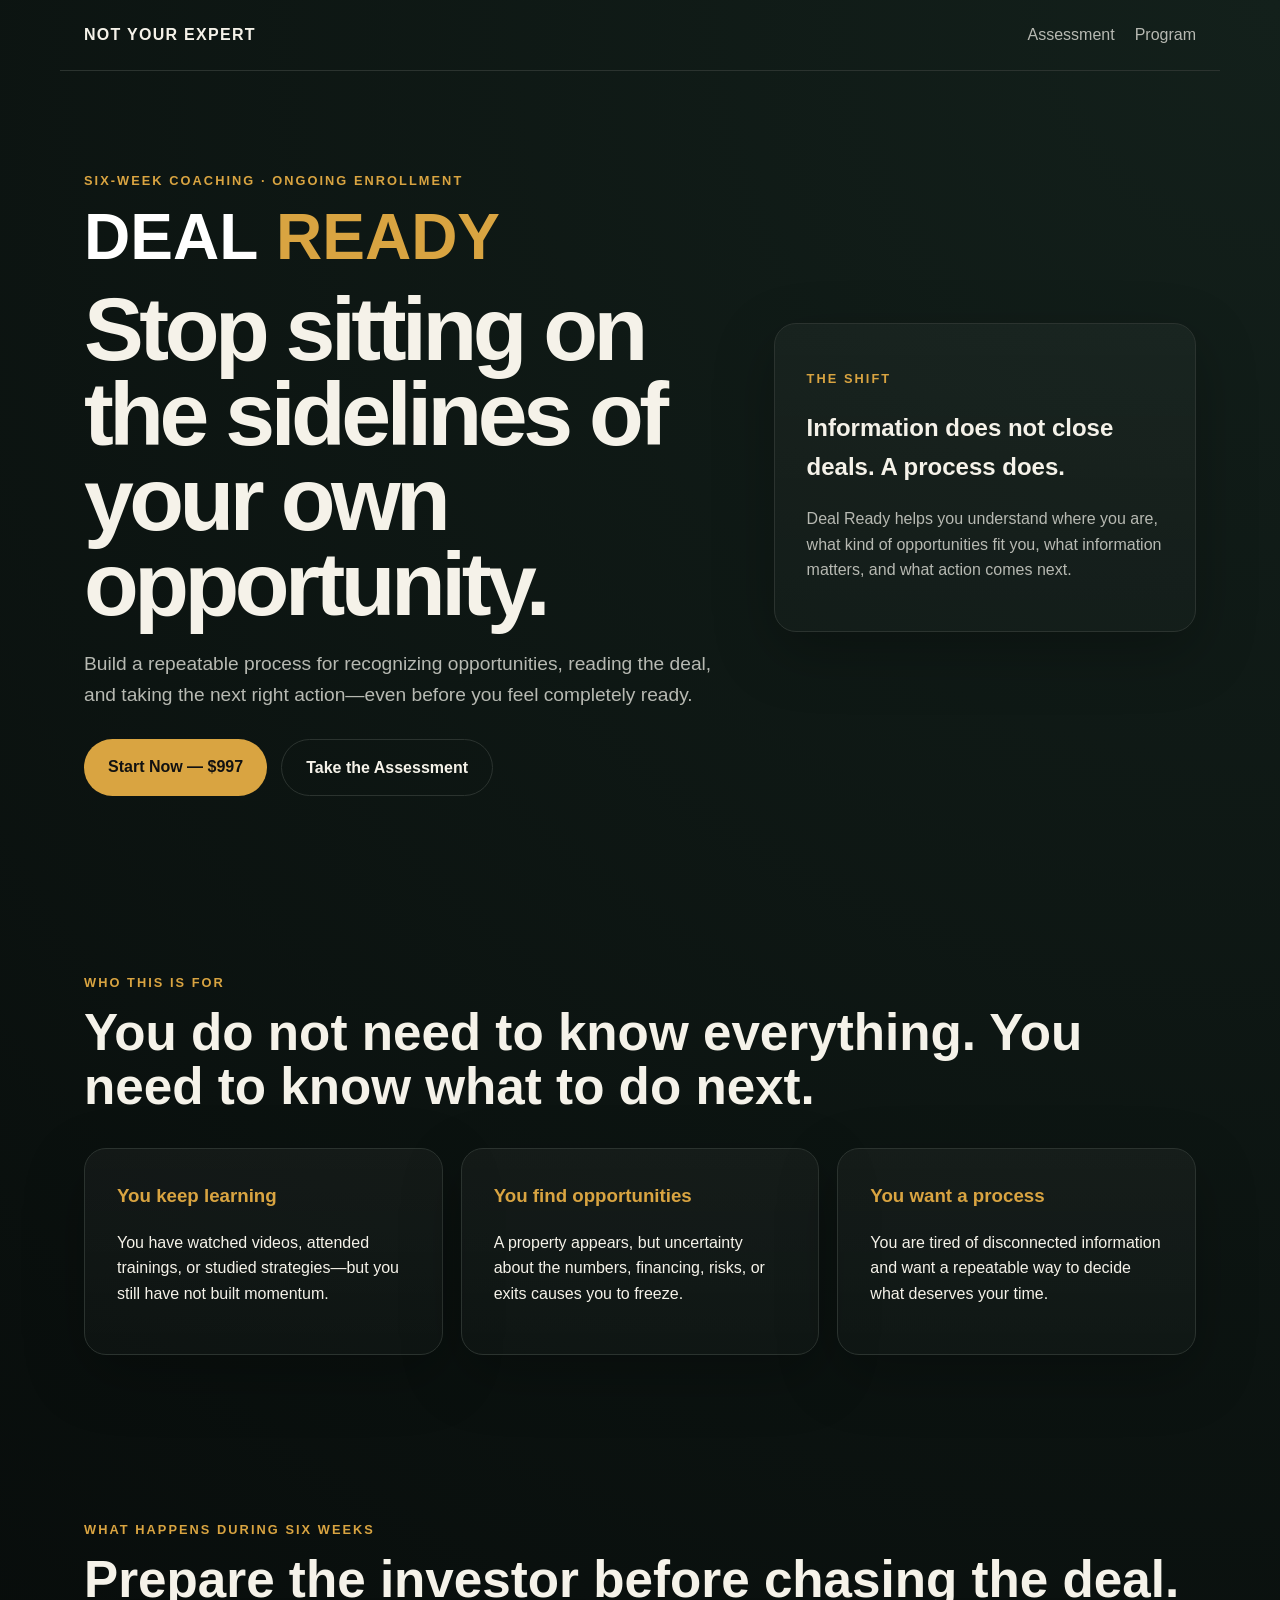
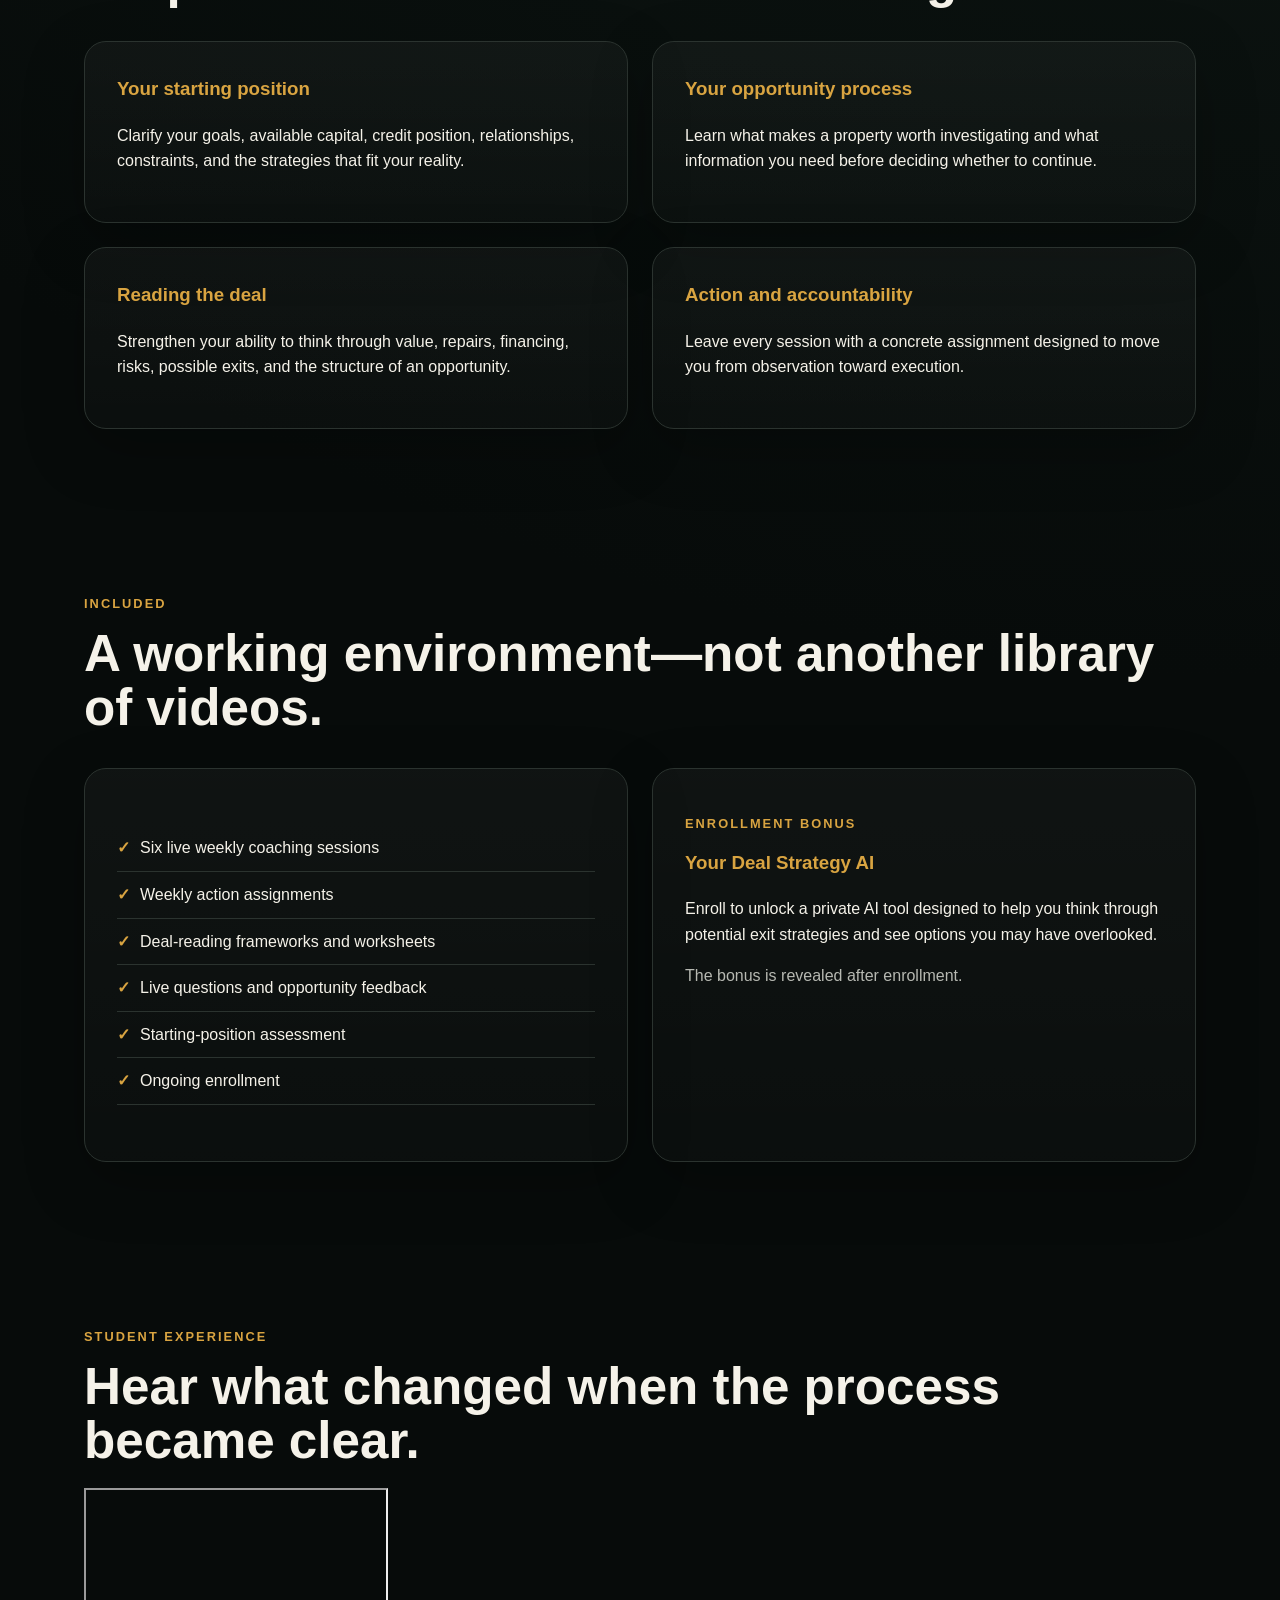
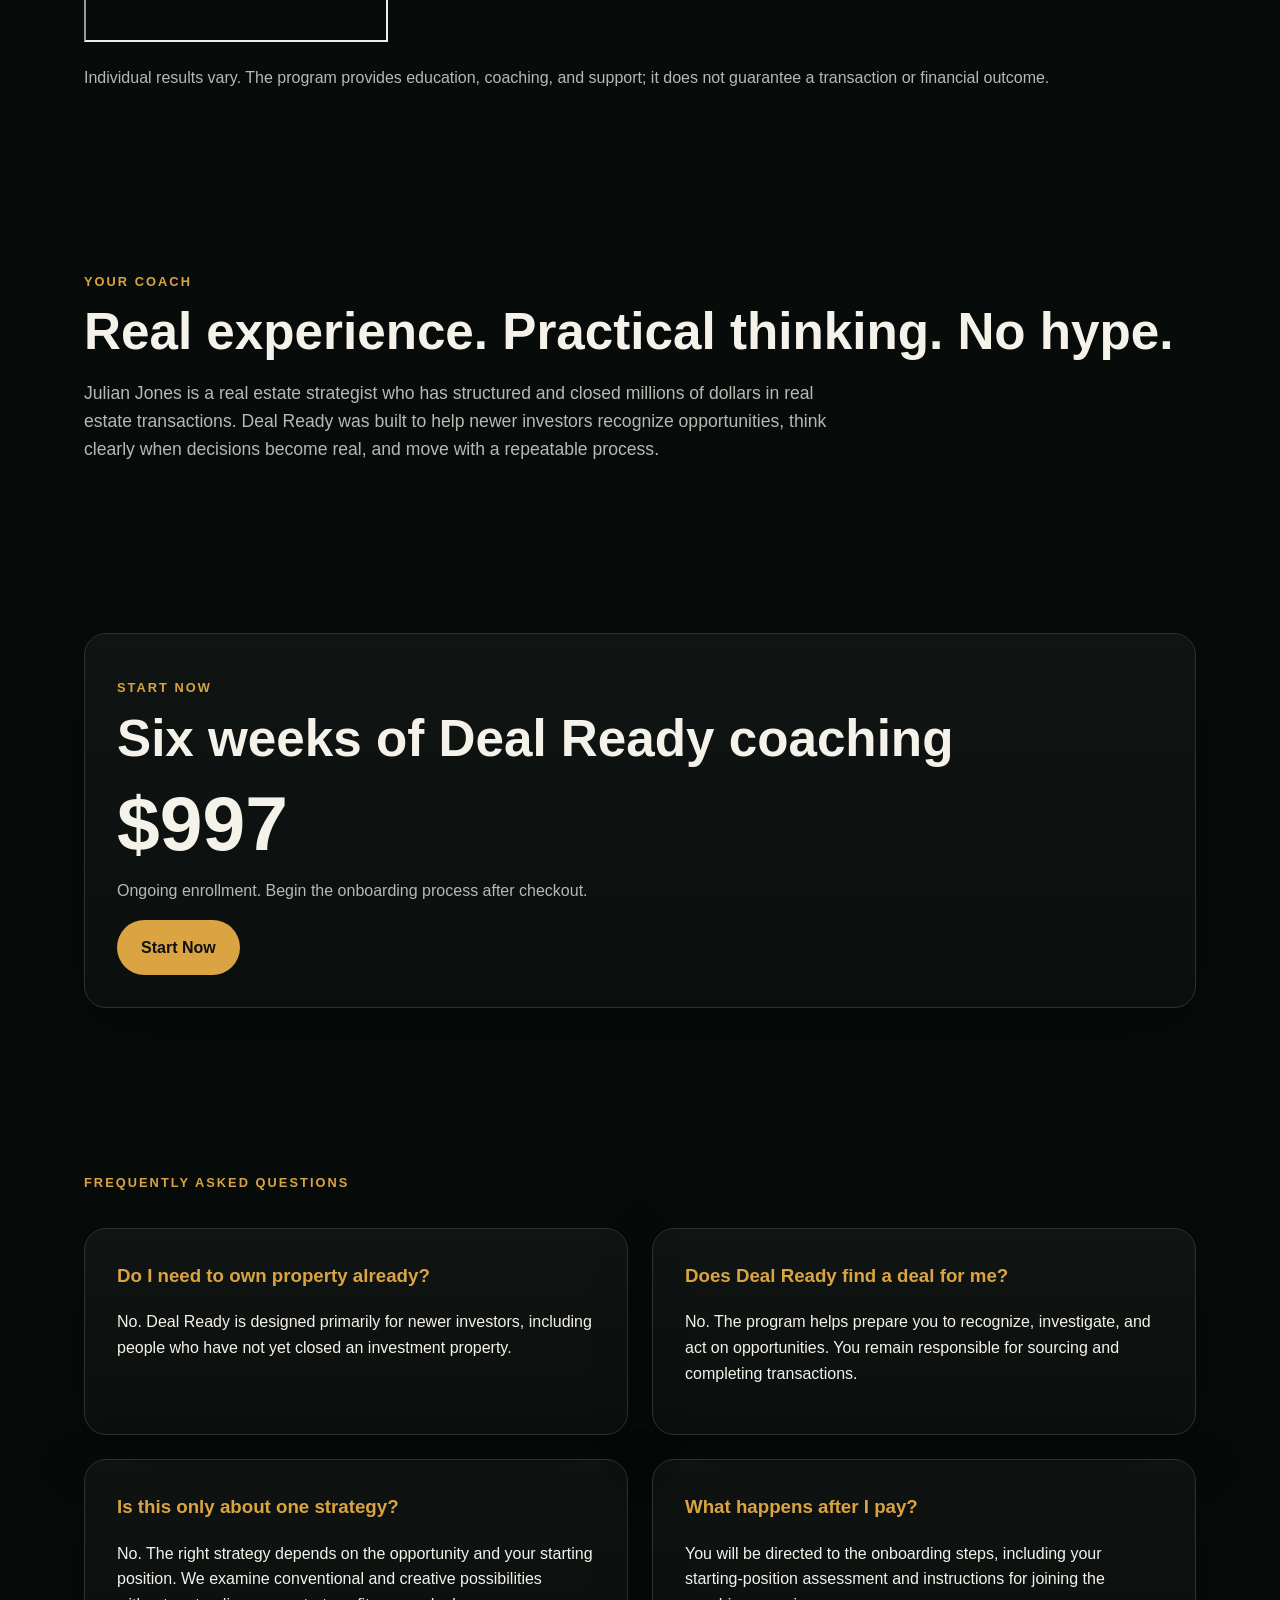
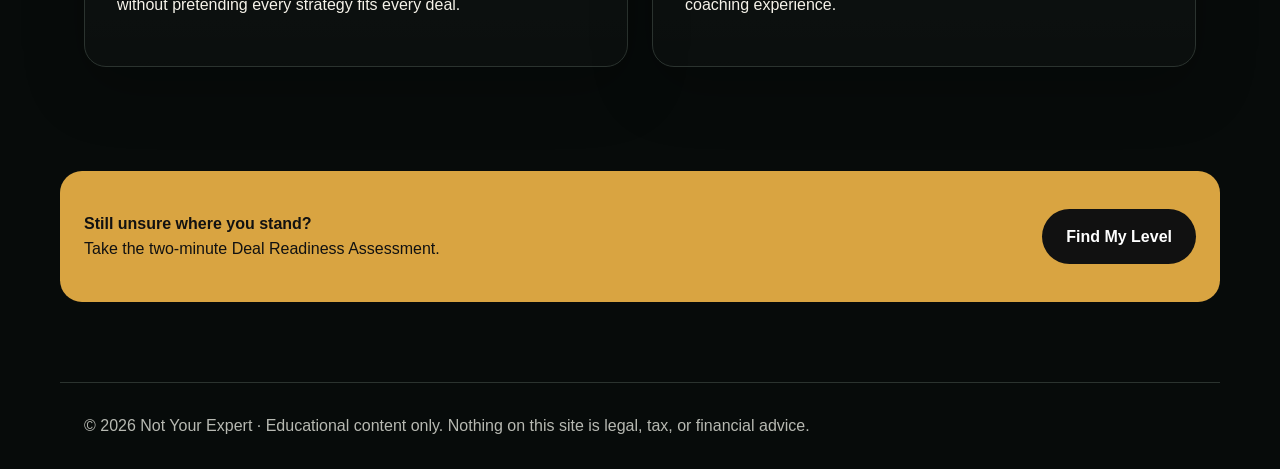
==== dealready/index.html @ 0d47e914 "Add Deal Ready sales page with testimonial video" ====
<!doctype html>
<html lang="en">
<head>
  <meta charset="utf-8">
  <meta name="viewport" content="width=device-width, initial-scale=1">
  <title>Deal Ready | Six-Week Real Estate Coaching</title>
  <meta name="description" content="Deal Ready is a six-week coaching experience for newer real estate investors who want a repeatable process for moving from information to execution.">
  <link rel="stylesheet" href="../assets/styles.css">
</head>
<body>
  <header class="site-header">
    <a class="brand" href="../">NOT YOUR EXPERT</a>
    <nav><a href="assessment/">Assessment</a><a href="#program">Program</a></nav>
  </header>

  <main>
    <section class="hero">
      <div class="hero-copy">
        <p class="eyebrow">Six-week coaching · Ongoing enrollment</p>
        <div class="wordmark"><strong>DEAL</strong> READY</div>
        <h1>Stop sitting on the sidelines of your own opportunity.</h1>
        <p class="lead">Build a repeatable process for recognizing opportunities, reading the deal, and taking the next right action—even before you feel completely ready.</p>
        <div class="actions">
          <a class="button" href="https://buy.stripe.com/fZu7sLgvD3mzgI7e4b6kg01">Start Now — $997</a>
          <a class="button secondary" href="assessment/">Take the Assessment</a>
        </div>
      </div>
      <div class="hero-card">
        <p class="eyebrow">The shift</p>
        <h2>Information does not close deals. A process does.</h2>
        <p class="muted">Deal Ready helps you understand where you are, what kind of opportunities fit you, what information matters, and what action comes next.</p>
      </div>
    </section>

    <section class="section">
      <p class="eyebrow">Who this is for</p>
      <h2>You do not need to know everything. You need to know what to do next.</h2>
      <div class="grid-3">
        <article class="card"><h3>You keep learning</h3><p>You have watched videos, attended trainings, or studied strategies—but you still have not built momentum.</p></article>
        <article class="card"><h3>You find opportunities</h3><p>A property appears, but uncertainty about the numbers, financing, risks, or exits causes you to freeze.</p></article>
        <article class="card"><h3>You want a process</h3><p>You are tired of disconnected information and want a repeatable way to decide what deserves your time.</p></article>
      </div>
    </section>

    <section class="section" id="program">
      <p class="eyebrow">What happens during six weeks</p>
      <h2>Prepare the investor before chasing the deal.</h2>
      <div class="grid-2">
        <div class="card">
          <h3>Your starting position</h3>
          <p>Clarify your goals, available capital, credit position, relationships, constraints, and the strategies that fit your reality.</p>
        </div>
        <div class="card">
          <h3>Your opportunity process</h3>
          <p>Learn what makes a property worth investigating and what information you need before deciding whether to continue.</p>
        </div>
        <div class="card">
          <h3>Reading the deal</h3>
          <p>Strengthen your ability to think through value, repairs, financing, risks, possible exits, and the structure of an opportunity.</p>
        </div>
        <div class="card">
          <h3>Action and accountability</h3>
          <p>Leave every session with a concrete assignment designed to move you from observation toward execution.</p>
        </div>
      </div>
    </section>

    <section class="section">
      <p class="eyebrow">Included</p>
      <h2>A working environment—not another library of videos.</h2>
      <div class="grid-2">
        <div class="card">
          <ul class="checklist">
            <li>Six live weekly coaching sessions</li>
            <li>Weekly action assignments</li>
            <li>Deal-reading frameworks and worksheets</li>
            <li>Live questions and opportunity feedback</li>
            <li>Starting-position assessment</li>
            <li>Ongoing enrollment</li>
          </ul>
        </div>
        <div class="card">
          <p class="eyebrow">Enrollment bonus</p>
          <h3>Your Deal Strategy AI</h3>
          <p>Enroll to unlock a private AI tool designed to help you think through potential exit strategies and see options you may have overlooked.</p>
          <p class="muted">The bonus is revealed after enrollment.</p>
        </div>
      </div>
    </section>

    <section class="section">
      <p class="eyebrow">Student experience</p>
      <h2>Hear what changed when the process became clear.</h2>
      <div class="video-shell">
        <iframe src="https://drive.google.com/file/d/1JSGmPVJ9gDQK_OBrcCaFklyM4ANu9c1b/preview" title="Deal Ready student testimonial" allow="autoplay; fullscreen" allowfullscreen></iframe>
      </div>
      <p class="muted">Individual results vary. The program provides education, coaching, and support; it does not guarantee a transaction or financial outcome.</p>
    </section>

    <section class="section">
      <p class="eyebrow">Your coach</p>
      <h2>Real experience. Practical thinking. No hype.</h2>
      <p class="section-intro">Julian Jones is a real estate strategist who has structured and closed millions of dollars in real estate transactions. Deal Ready was built to help newer investors recognize opportunities, think clearly when decisions become real, and move with a repeatable process.</p>
    </section>

    <section class="section">
      <div class="price-card">
        <p class="eyebrow">Start now</p>
        <h2>Six weeks of Deal Ready coaching</h2>
        <div class="price">$997</div>
        <p class="muted">Ongoing enrollment. Begin the onboarding process after checkout.</p>
        <a class="button" href="https://buy.stripe.com/fZu7sLgvD3mzgI7e4b6kg01">Start Now</a>
      </div>
    </section>

    <section class="section">
      <p class="eyebrow">Frequently asked questions</p>
      <div class="grid-2">
        <article class="card"><h3>Do I need to own property already?</h3><p>No. Deal Ready is designed primarily for newer investors, including people who have not yet closed an investment property.</p></article>
        <article class="card"><h3>Does Deal Ready find a deal for me?</h3><p>No. The program helps prepare you to recognize, investigate, and act on opportunities. You remain responsible for sourcing and completing transactions.</p></article>
        <article class="card"><h3>Is this only about one strategy?</h3><p>No. The right strategy depends on the opportunity and your starting position. We examine conventional and creative possibilities without pretending every strategy fits every deal.</p></article>
        <article class="card"><h3>What happens after I pay?</h3><p>You will be directed to the onboarding steps, including your starting-position assessment and instructions for joining the coaching experience.</p></article>
      </div>
    </section>

    <section class="cta-band">
      <div><strong>Still unsure where you stand?</strong><br>Take the two-minute Deal Readiness Assessment.</div>
      <a class="button" href="assessment/">Find My Level</a>
    </section>
  </main>

  <footer>© 2026 Not Your Expert · Educational content only. Nothing on this site is legal, tax, or financial advice.</footer>
</body>
</html>
---- assets/styles.css ----
:root{--bg:#070b0a;--panel:#0d1412;--text:#f5f2e9;--muted:#b7b9b2;--gold:#d9a441;--line:#2b332f;--max:1160px}*{box-sizing:border-box}html{scroll-behavior:smooth}body{margin:0;background:radial-gradient(circle at top right,#13201b 0,#070b0a 42%);color:var(--text);font-family:Inter,Arial,sans-serif;line-height:1.6}a{color:inherit;text-decoration:none}.site-header{max-width:var(--max);margin:auto;padding:22px 24px;display:flex;justify-content:space-between;align-items:center;border-bottom:1px solid var(--line)}.brand{font-weight:900;letter-spacing:.08em}.site-header nav{display:flex;gap:20px}.site-header nav a{color:var(--muted)}.hero{max-width:var(--max);margin:auto;padding:88px 24px;display:grid;grid-template-columns:1.2fr .8fr;gap:56px;align-items:center}.hero-home{min-height:78vh}.eyebrow{text-transform:uppercase;letter-spacing:.16em;color:var(--gold);font-weight:800;font-size:.8rem}.hero h1{font-size:clamp(3rem,7vw,6.7rem);line-height:.95;margin:.2em 0 .25em;letter-spacing:-.05em}.lead{font-size:1.2rem;color:var(--muted);max-width:700px}.hero-card,.card,.price-card,.assessment-card{background:linear-gradient(180deg,rgba(255,255,255,.035),rgba(255,255,255,.015));border:1px solid var(--line);border-radius:22px;padding:32px;box-shadow:0 20px 60px rgba(0,0,0,.25)}.wordmark{font-size:clamp(2.4rem,5vw,4.5rem);font-weight:900;line-height:1}.wordmark strong{color:#fff}.wordmark{color:var(--gold)}.button{display:inline-block;background:var(--gold);color:#111;padding:15px 24px;border-radius:999px;font-weight:900;border:0;cursor:pointer}.button.secondary{background:transparent;color:var(--text);border:1px solid var(--line)}.actions{display:flex;gap:14px;flex-wrap:wrap;margin-top:28px}.section{max-width:var(--max);margin:auto;padding:76px 24px}.section h2{font-size:clamp(2rem,4vw,4rem);line-height:1.05;margin:0 0 20px}.section-intro{color:var(--muted);max-width:760px;font-size:1.1rem}.grid-3{display:grid;grid-template-columns:repeat(3,1fr);gap:18px;margin-top:34px}.grid-2{display:grid;grid-template-columns:repeat(2,1fr);gap:24px;margin-top:34px}.card h3{margin-top:0;color:var(--gold)}.checklist{list-style:none;padding:0;margin:24px 0}.checklist li{padding:10px 0;border-bottom:1px solid var(--line)}.checklist li:before{content:"✓";color:var(--gold);font-weight:900;margin-right:10px}.price{font-size:4.8rem;font-weight:900;line-height:1;margin:12px 0}.muted{color:var(--muted)}.quote{font-size:1.25rem;font-style:italic}.assessment-wrap{max-width:820px;margin:auto;padding:60px 24px}.question{display:none}.question.active{display:block}.question h2{font-size:2rem}.options{display:grid;gap:12px;margin-top:24px}.option{display:block;width:100%;text-align:left;padding:16px 18px;border:1px solid var(--line);background:#101714;color:var(--text);border-radius:14px;cursor:pointer}.option:hover{border-color:var(--gold)}.progress{height:8px;background:#1a211e;border-radius:99px;overflow:hidden;margin:0 0 28px}.progress span{display:block;height:100%;width:0;background:var(--gold);transition:.25s}.result{display:none}.result.active{display:block}.result-label{color:var(--gold);text-transform:uppercase;letter-spacing:.12em;font-weight:900}.cta-band{max-width:var(--max);margin:28px auto 80px;padding:38px 24px;background:var(--gold);color:#111;border-radius:22px;display:flex;justify-content:space-between;gap:24px;align-items:center}.cta-band .button{background:#111;color:#fff}footer{max-width:var(--max);margin:auto;padding:30px 24px;color:var(--muted);border-top:1px solid var(--line)}@media(max-width:800px){.hero,.grid-3,.grid-2{grid-template-columns:1fr}.hero{padding-top:54px}.hero h1{font-size:clamp(3.2rem,16vw,5.5rem)}.site-header nav{font-size:.9rem}.cta-band{margin-left:16px;margin-right:16px;display:block}.cta-band .button{margin-top:12px}.price{font-size:3.6rem}}
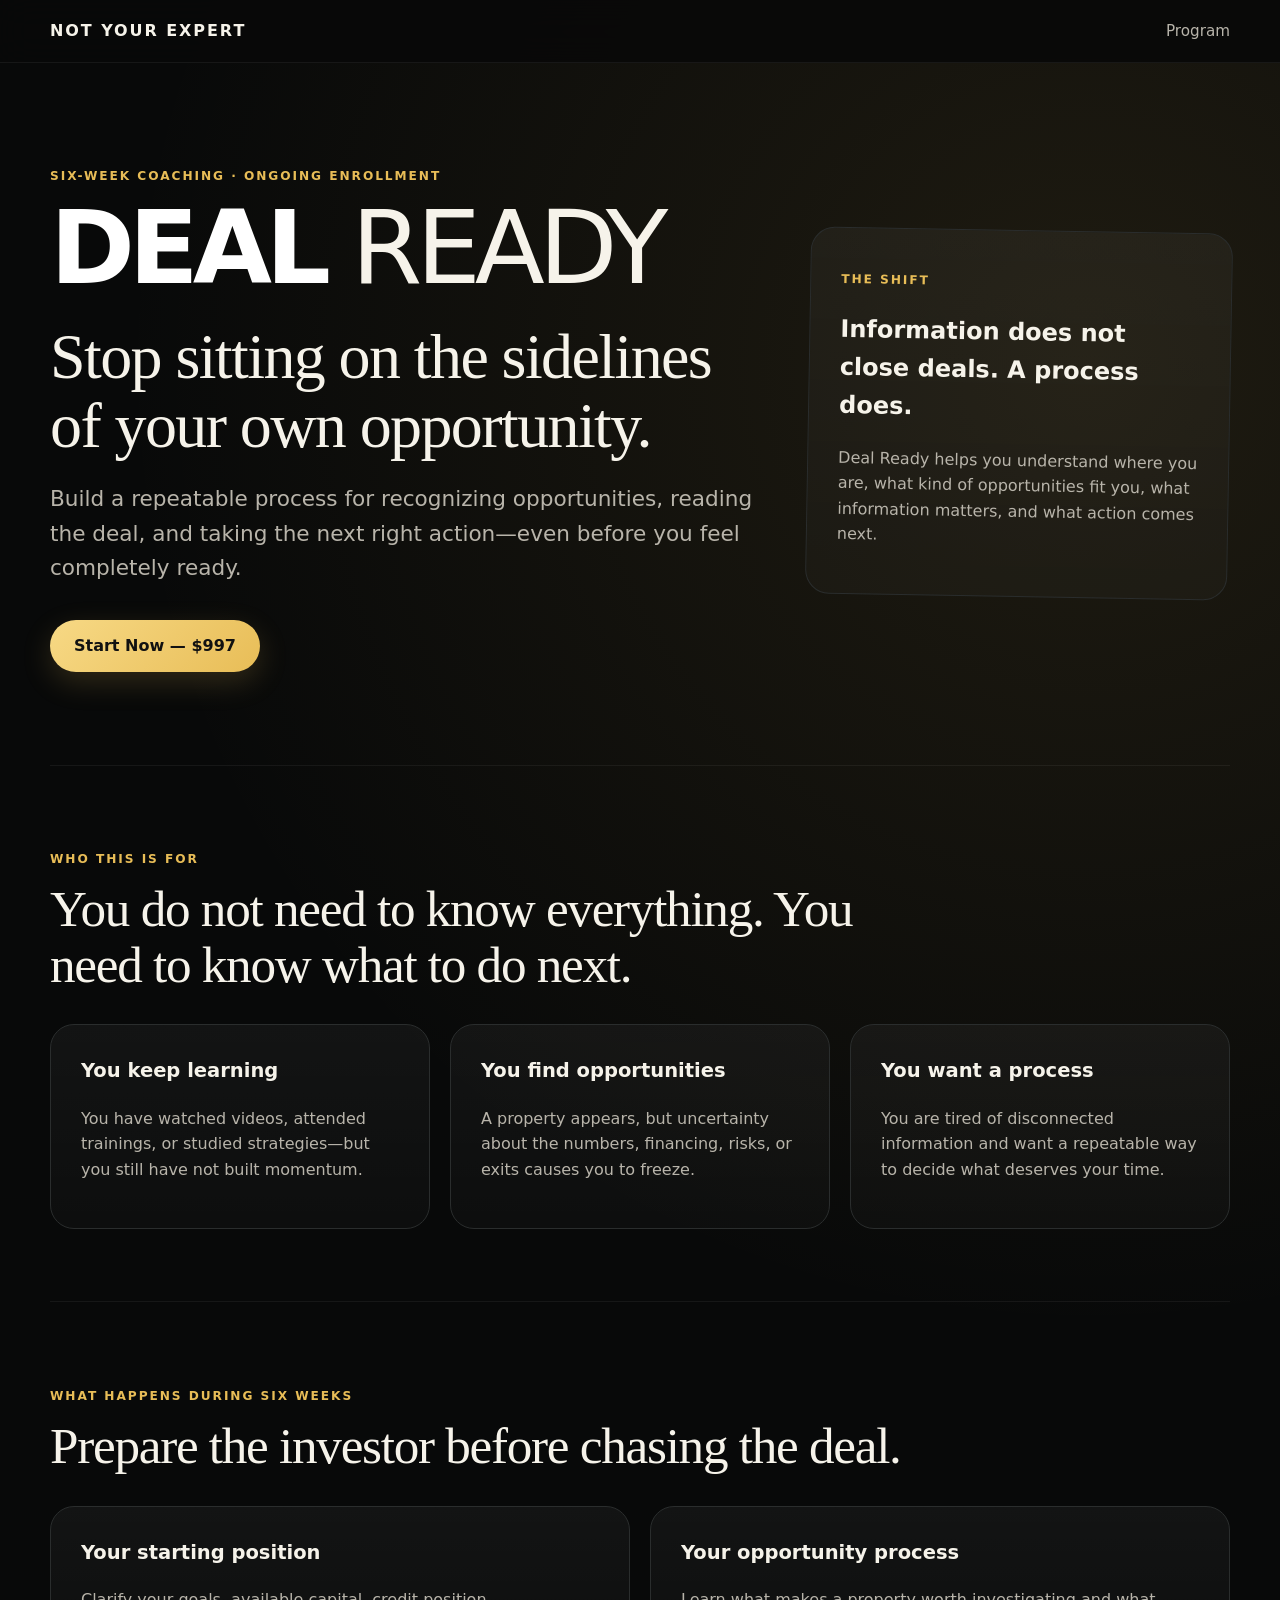
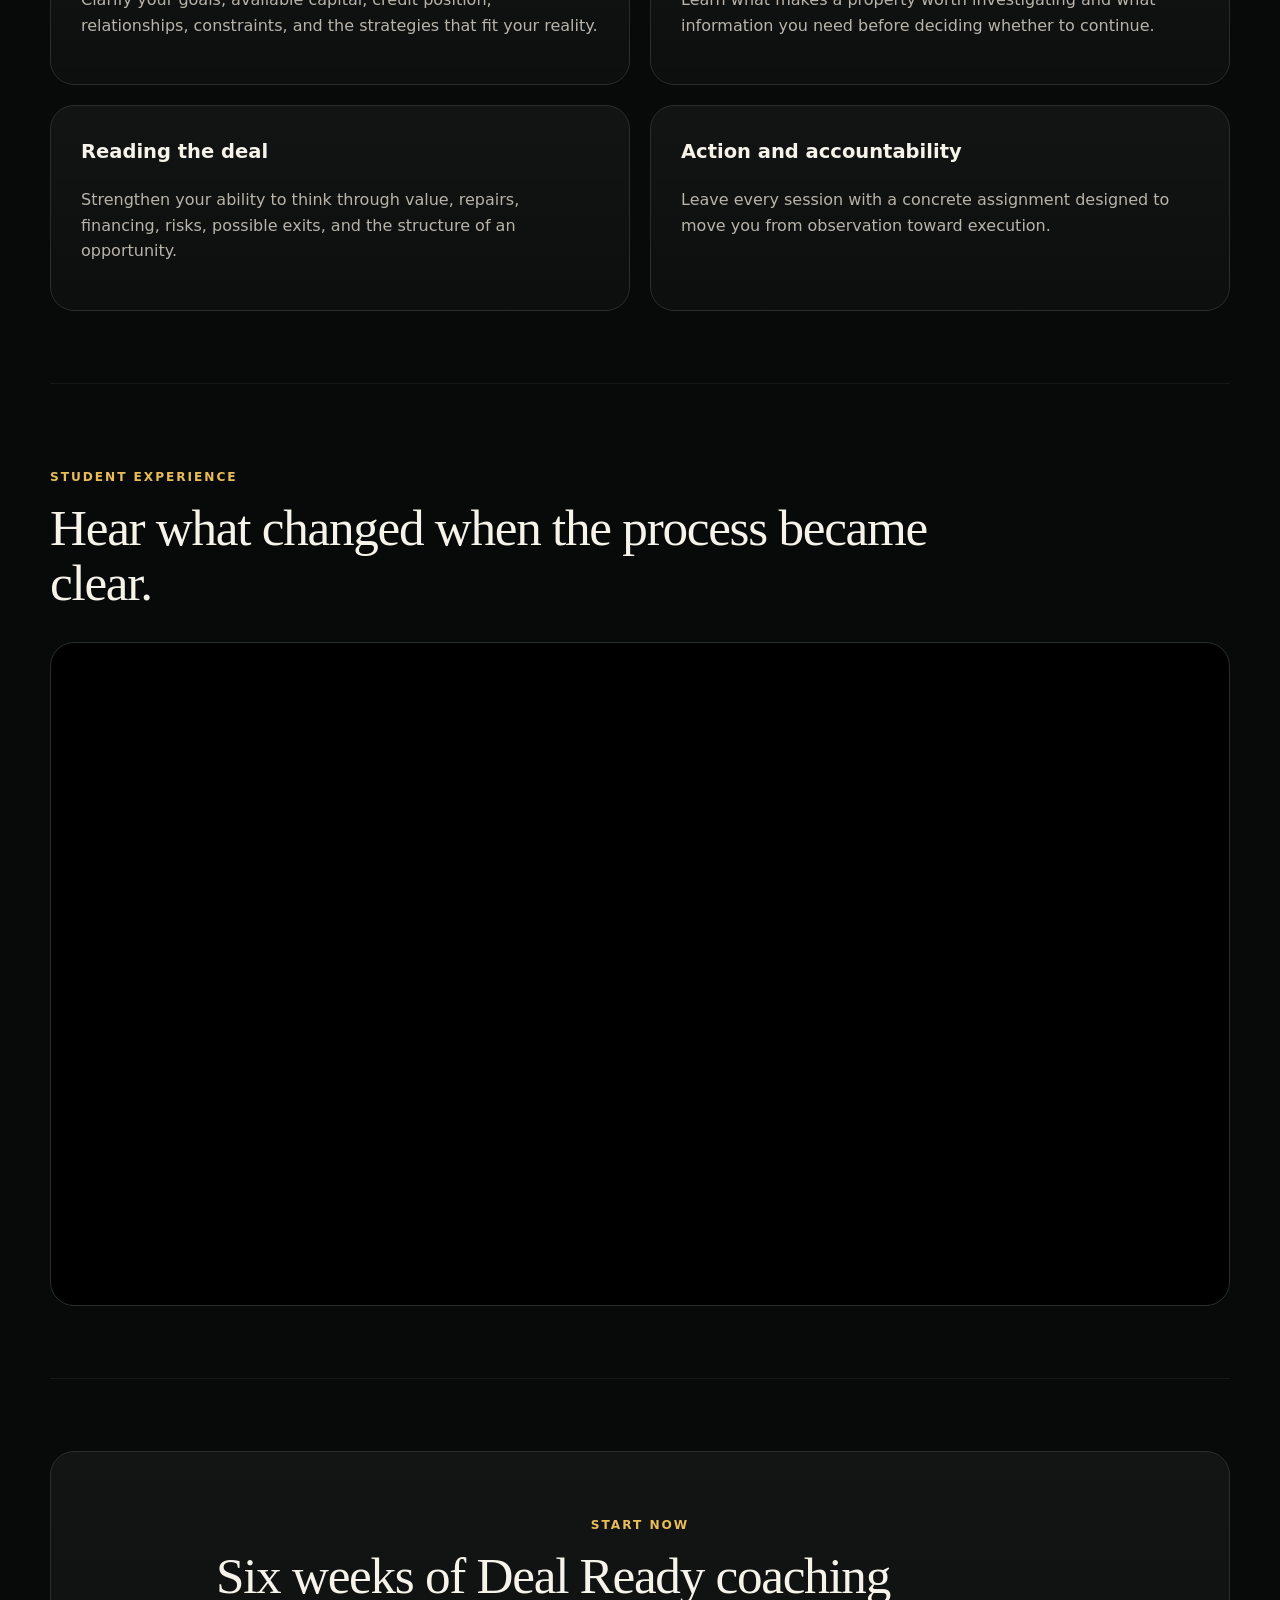
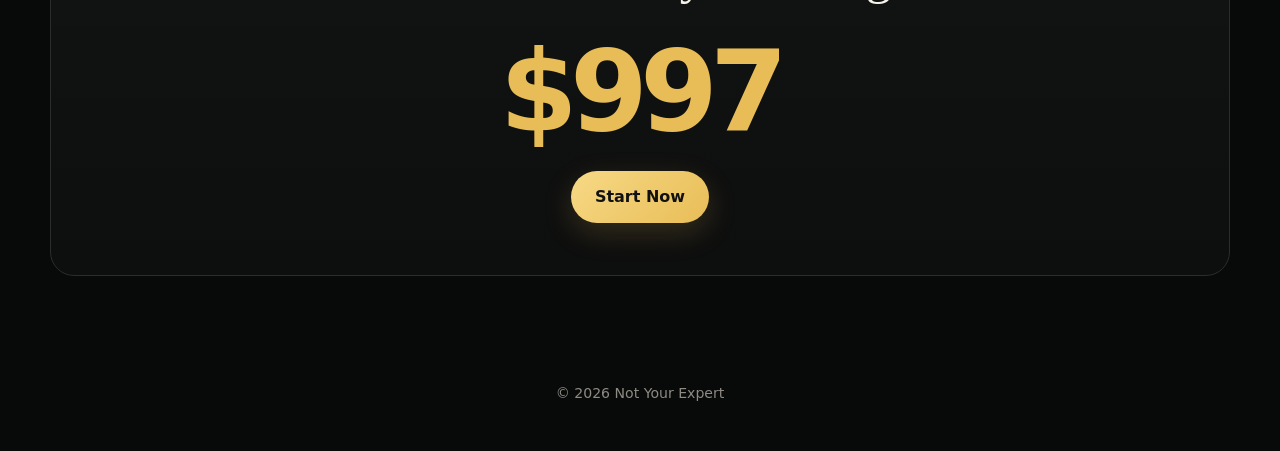
==== commit 9bc99f4a: "Embed Deal Ready styles directly in index" ====
--- a/dealready/index.html
+++ b/dealready/index.html
@@ -1,134 +1 @@
-<!doctype html>
-<html lang="en">
-<head>
-  <meta charset="utf-8">
-  <meta name="viewport" content="width=device-width, initial-scale=1">
-  <title>Deal Ready | Six-Week Real Estate Coaching</title>
-  <meta name="description" content="Deal Ready is a six-week coaching experience for newer real estate investors who want a repeatable process for moving from information to execution.">
-  <link rel="stylesheet" href="../assets/styles.css">
-</head>
-<body>
-  <header class="site-header">
-    <a class="brand" href="../">NOT YOUR EXPERT</a>
-    <nav><a href="assessment/">Assessment</a><a href="#program">Program</a></nav>
-  </header>
-
-  <main>
-    <section class="hero">
-      <div class="hero-copy">
-        <p class="eyebrow">Six-week coaching · Ongoing enrollment</p>
-        <div class="wordmark"><strong>DEAL</strong> READY</div>
-        <h1>Stop sitting on the sidelines of your own opportunity.</h1>
-        <p class="lead">Build a repeatable process for recognizing opportunities, reading the deal, and taking the next right action—even before you feel completely ready.</p>
-        <div class="actions">
-          <a class="button" href="https://buy.stripe.com/fZu7sLgvD3mzgI7e4b6kg01">Start Now — $997</a>
-          <a class="button secondary" href="assessment/">Take the Assessment</a>
-        </div>
-      </div>
-      <div class="hero-card">
-        <p class="eyebrow">The shift</p>
-        <h2>Information does not close deals. A process does.</h2>
-        <p class="muted">Deal Ready helps you understand where you are, what kind of opportunities fit you, what information matters, and what action comes next.</p>
-      </div>
-    </section>
-
-    <section class="section">
-      <p class="eyebrow">Who this is for</p>
-      <h2>You do not need to know everything. You need to know what to do next.</h2>
-      <div class="grid-3">
-        <article class="card"><h3>You keep learning</h3><p>You have watched videos, attended trainings, or studied strategies—but you still have not built momentum.</p></article>
-        <article class="card"><h3>You find opportunities</h3><p>A property appears, but uncertainty about the numbers, financing, risks, or exits causes you to freeze.</p></article>
-        <article class="card"><h3>You want a process</h3><p>You are tired of disconnected information and want a repeatable way to decide what deserves your time.</p></article>
-      </div>
-    </section>
-
-    <section class="section" id="program">
-      <p class="eyebrow">What happens during six weeks</p>
-      <h2>Prepare the investor before chasing the deal.</h2>
-      <div class="grid-2">
-        <div class="card">
-          <h3>Your starting position</h3>
-          <p>Clarify your goals, available capital, credit position, relationships, constraints, and the strategies that fit your reality.</p>
-        </div>
-        <div class="card">
-          <h3>Your opportunity process</h3>
-          <p>Learn what makes a property worth investigating and what information you need before deciding whether to continue.</p>
-        </div>
-        <div class="card">
-          <h3>Reading the deal</h3>
-          <p>Strengthen your ability to think through value, repairs, financing, risks, possible exits, and the structure of an opportunity.</p>
-        </div>
-        <div class="card">
-          <h3>Action and accountability</h3>
-          <p>Leave every session with a concrete assignment designed to move you from observation toward execution.</p>
-        </div>
-      </div>
-    </section>
-
-    <section class="section">
-      <p class="eyebrow">Included</p>
-      <h2>A working environment—not another library of videos.</h2>
-      <div class="grid-2">
-        <div class="card">
-          <ul class="checklist">
-            <li>Six live weekly coaching sessions</li>
-            <li>Weekly action assignments</li>
-            <li>Deal-reading frameworks and worksheets</li>
-            <li>Live questions and opportunity feedback</li>
-            <li>Starting-position assessment</li>
-            <li>Ongoing enrollment</li>
-          </ul>
-        </div>
-        <div class="card">
-          <p class="eyebrow">Enrollment bonus</p>
-          <h3>Your Deal Strategy AI</h3>
-          <p>Enroll to unlock a private AI tool designed to help you think through potential exit strategies and see options you may have overlooked.</p>
-          <p class="muted">The bonus is revealed after enrollment.</p>
-        </div>
-      </div>
-    </section>
-
-    <section class="section">
-      <p class="eyebrow">Student experience</p>
-      <h2>Hear what changed when the process became clear.</h2>
-      <div class="video-shell">
-        <iframe src="https://drive.google.com/file/d/1JSGmPVJ9gDQK_OBrcCaFklyM4ANu9c1b/preview" title="Deal Ready student testimonial" allow="autoplay; fullscreen" allowfullscreen></iframe>
-      </div>
-      <p class="muted">Individual results vary. The program provides education, coaching, and support; it does not guarantee a transaction or financial outcome.</p>
-    </section>
-
-    <section class="section">
-      <p class="eyebrow">Your coach</p>
-      <h2>Real experience. Practical thinking. No hype.</h2>
-      <p class="section-intro">Julian Jones is a real estate strategist who has structured and closed millions of dollars in real estate transactions. Deal Ready was built to help newer investors recognize opportunities, think clearly when decisions become real, and move with a repeatable process.</p>
-    </section>
-
-    <section class="section">
-      <div class="price-card">
-        <p class="eyebrow">Start now</p>
-        <h2>Six weeks of Deal Ready coaching</h2>
-        <div class="price">$997</div>
-        <p class="muted">Ongoing enrollment. Begin the onboarding process after checkout.</p>
-        <a class="button" href="https://buy.stripe.com/fZu7sLgvD3mzgI7e4b6kg01">Start Now</a>
-      </div>
-    </section>
-
-    <section class="section">
-      <p class="eyebrow">Frequently asked questions</p>
-      <div class="grid-2">
-        <article class="card"><h3>Do I need to own property already?</h3><p>No. Deal Ready is designed primarily for newer investors, including people who have not yet closed an investment property.</p></article>
-        <article class="card"><h3>Does Deal Ready find a deal for me?</h3><p>No. The program helps prepare you to recognize, investigate, and act on opportunities. You remain responsible for sourcing and completing transactions.</p></article>
-        <article class="card"><h3>Is this only about one strategy?</h3><p>No. The right strategy depends on the opportunity and your starting position. We examine conventional and creative possibilities without pretending every strategy fits every deal.</p></article>
-        <article class="card"><h3>What happens after I pay?</h3><p>You will be directed to the onboarding steps, including your starting-position assessment and instructions for joining the coaching experience.</p></article>
-      </div>
-    </section>
-
-    <section class="cta-band">
-      <div><strong>Still unsure where you stand?</strong><br>Take the two-minute Deal Readiness Assessment.</div>
-      <a class="button" href="assessment/">Find My Level</a>
-    </section>
-  </main>
-
-  <footer>© 2026 Not Your Expert · Educational content only. Nothing on this site is legal, tax, or financial advice.</footer>
-</body>
-</html>
+<!doctype html><html lang="en"><head><meta charset="utf-8"><meta name="viewport" content="width=device-width,initial-scale=1"><title>Deal Ready Preview</title><style>:root{--bg:#080909;--panel:#111313;--panel2:#171919;--text:#f6f3ea;--muted:#b8b4aa;--gold:#e8bd57;--gold2:#f7d985;--line:#2a2d2d;--max:1180px}*{box-sizing:border-box}html{scroll-behavior:smooth}body{margin:0;background:radial-gradient(circle at 85% 10%,rgba(232,189,87,.10),transparent 28%),var(--bg);color:var(--text);font-family:Inter,ui-sans-serif,system-ui,-apple-system,BlinkMacSystemFont,"Segoe UI",sans-serif;line-height:1.6}a{color:inherit;text-decoration:none}.site-header{position:sticky;top:0;z-index:20;display:flex;justify-content:space-between;align-items:center;padding:18px max(24px,calc((100vw - var(--max))/2));background:rgba(8,9,9,.88);backdrop-filter:blur(16px);border-bottom:1px solid rgba(255,255,255,.06)}.brand{font-weight:800;letter-spacing:.12em}.site-header nav{display:flex;gap:22px;font-size:.95rem;color:var(--muted)}.hero,.section,.cta-band{width:min(var(--max),calc(100% - 40px));margin:auto}.hero{min-height:78vh;display:grid;grid-template-columns:1.25fr .75fr;gap:54px;align-items:center;padding:84px 0}.hero-copy{max-width:760px}.eyebrow{text-transform:uppercase;letter-spacing:.16em;font-size:.76rem;font-weight:800;color:var(--gold)}.wordmark{font-size:clamp(3.5rem,8vw,7rem);line-height:.9;font-weight:300;letter-spacing:-.06em;margin:15px 0 28px}.wordmark strong{font-weight:900;color:#fff}.hero h1,.section h2,.price-card h2{font-family:Georgia,"Times New Roman",serif;font-weight:500;line-height:1.08;letter-spacing:-.025em}.hero h1{font-size:clamp(2.4rem,5vw,4.6rem);margin:0 0 22px}.lead{font-size:clamp(1.05rem,2vw,1.35rem);color:var(--muted);max-width:720px}.actions{display:flex;flex-wrap:wrap;gap:14px;margin-top:34px}.button{display:inline-flex;justify-content:center;align-items:center;min-height:52px;padding:0 24px;border-radius:999px;background:linear-gradient(135deg,var(--gold2),var(--gold));color:#111;font-weight:850;box-shadow:0 10px 30px rgba(232,189,87,.18);transition:.2s ease;border:0;cursor:pointer}.button:hover{transform:translateY(-2px)}.button.secondary{background:transparent;color:var(--text);border:1px solid var(--line);box-shadow:none}.hero-card,.card,.price-card{background:linear-gradient(180deg,rgba(255,255,255,.045),rgba(255,255,255,.018));border:1px solid var(--line);border-radius:24px;padding:30px}.hero-card{transform:rotate(1deg)}.section{padding:72px 0;border-top:1px solid rgba(255,255,255,.055)}.section h2{font-size:clamp(2.1rem,4vw,3.8rem);max-width:900px;margin:8px 0 32px}.section-intro{max-width:820px;font-size:1.2rem;color:var(--muted)}.grid-2,.grid-3{display:grid;gap:20px}.grid-2{grid-template-columns:repeat(2,minmax(0,1fr))}.grid-3{grid-template-columns:repeat(3,minmax(0,1fr))}.card h3{margin-top:0;font-size:1.22rem}.card p,.muted{color:var(--muted)}.checklist{list-style:none;padding:0;margin:0;display:grid;gap:14px}.checklist li:before{content:"✓";color:var(--gold);font-weight:900;margin-right:12px}.video-shell{aspect-ratio:16/9;border:1px solid var(--line);border-radius:24px;overflow:hidden;background:#000}.video-shell iframe{width:100%;height:100%;border:0}.price-card{text-align:center;padding:52px}.price{font-size:clamp(4rem,9vw,7rem);font-weight:900;letter-spacing:-.07em;color:var(--gold);line-height:1;margin:24px 0}.cta-band{margin-top:50px;margin-bottom:70px;padding:32px;border:1px solid rgba(232,189,87,.35);background:rgba(232,189,87,.08);border-radius:24px;display:flex;justify-content:space-between;align-items:center;gap:24px}footer{padding:34px 20px 46px;text-align:center;color:#8e8b84;font-size:.88rem}@media(max-width:850px){.hero{grid-template-columns:1fr;min-height:auto;padding:58px 0}.grid-2,.grid-3{grid-template-columns:1fr}.site-header nav{display:none}.cta-band{flex-direction:column;align-items:flex-start}.wordmark{font-size:clamp(3.1rem,18vw,5.5rem)}.section{padding:54px 0}.hero-card{transform:none}.price-card{padding:34px 20px}}</style></head><body><header class="site-header"><a class="brand" href="#">NOT YOUR EXPERT</a><nav><a href="#program">Program</a></nav></header><main><section class="hero"><div class="hero-copy"><p class="eyebrow">Six-week coaching · Ongoing enrollment</p><div class="wordmark"><strong>DEAL</strong> READY</div><h1>Stop sitting on the sidelines of your own opportunity.</h1><p class="lead">Build a repeatable process for recognizing opportunities, reading the deal, and taking the next right action—even before you feel completely ready.</p><div class="actions"><a class="button" href="https://buy.stripe.com/fZu7sLgvD3mzgI7e4b6kg01">Start Now — $997</a></div></div><div class="hero-card"><p class="eyebrow">The shift</p><h2>Information does not close deals. A process does.</h2><p class="muted">Deal Ready helps you understand where you are, what kind of opportunities fit you, what information matters, and what action comes next.</p></div></section><section class="section"><p class="eyebrow">Who this is for</p><h2>You do not need to know everything. You need to know what to do next.</h2><div class="grid-3"><article class="card"><h3>You keep learning</h3><p>You have watched videos, attended trainings, or studied strategies—but you still have not built momentum.</p></article><article class="card"><h3>You find opportunities</h3><p>A property appears, but uncertainty about the numbers, financing, risks, or exits causes you to freeze.</p></article><article class="card"><h3>You want a process</h3><p>You are tired of disconnected information and want a repeatable way to decide what deserves your time.</p></article></div></section><section class="section" id="program"><p class="eyebrow">What happens during six weeks</p><h2>Prepare the investor before chasing the deal.</h2><div class="grid-2"><div class="card"><h3>Your starting position</h3><p>Clarify your goals, available capital, credit position, relationships, constraints, and the strategies that fit your reality.</p></div><div class="card"><h3>Your opportunity process</h3><p>Learn what makes a property worth investigating and what information you need before deciding whether to continue.</p></div><div class="card"><h3>Reading the deal</h3><p>Strengthen your ability to think through value, repairs, financing, risks, possible exits, and the structure of an opportunity.</p></div><div class="card"><h3>Action and accountability</h3><p>Leave every session with a concrete assignment designed to move you from observation toward execution.</p></div></div></section><section class="section"><p class="eyebrow">Student experience</p><h2>Hear what changed when the process became clear.</h2><div class="video-shell"><iframe src="https://drive.google.com/file/d/1JSGmPVJ9gDQK_OBrcCaFklyM4ANu9c1b/preview" title="Deal Ready student testimonial" allow="autoplay; fullscreen" allowfullscreen></iframe></div></section><section class="section"><div class="price-card"><p class="eyebrow">Start now</p><h2>Six weeks of Deal Ready coaching</h2><div class="price">$997</div><a class="button" href="https://buy.stripe.com/fZu7sLgvD3mzgI7e4b6kg01">Start Now</a></div></section></main><footer>© 2026 Not Your Expert</footer></body></html>
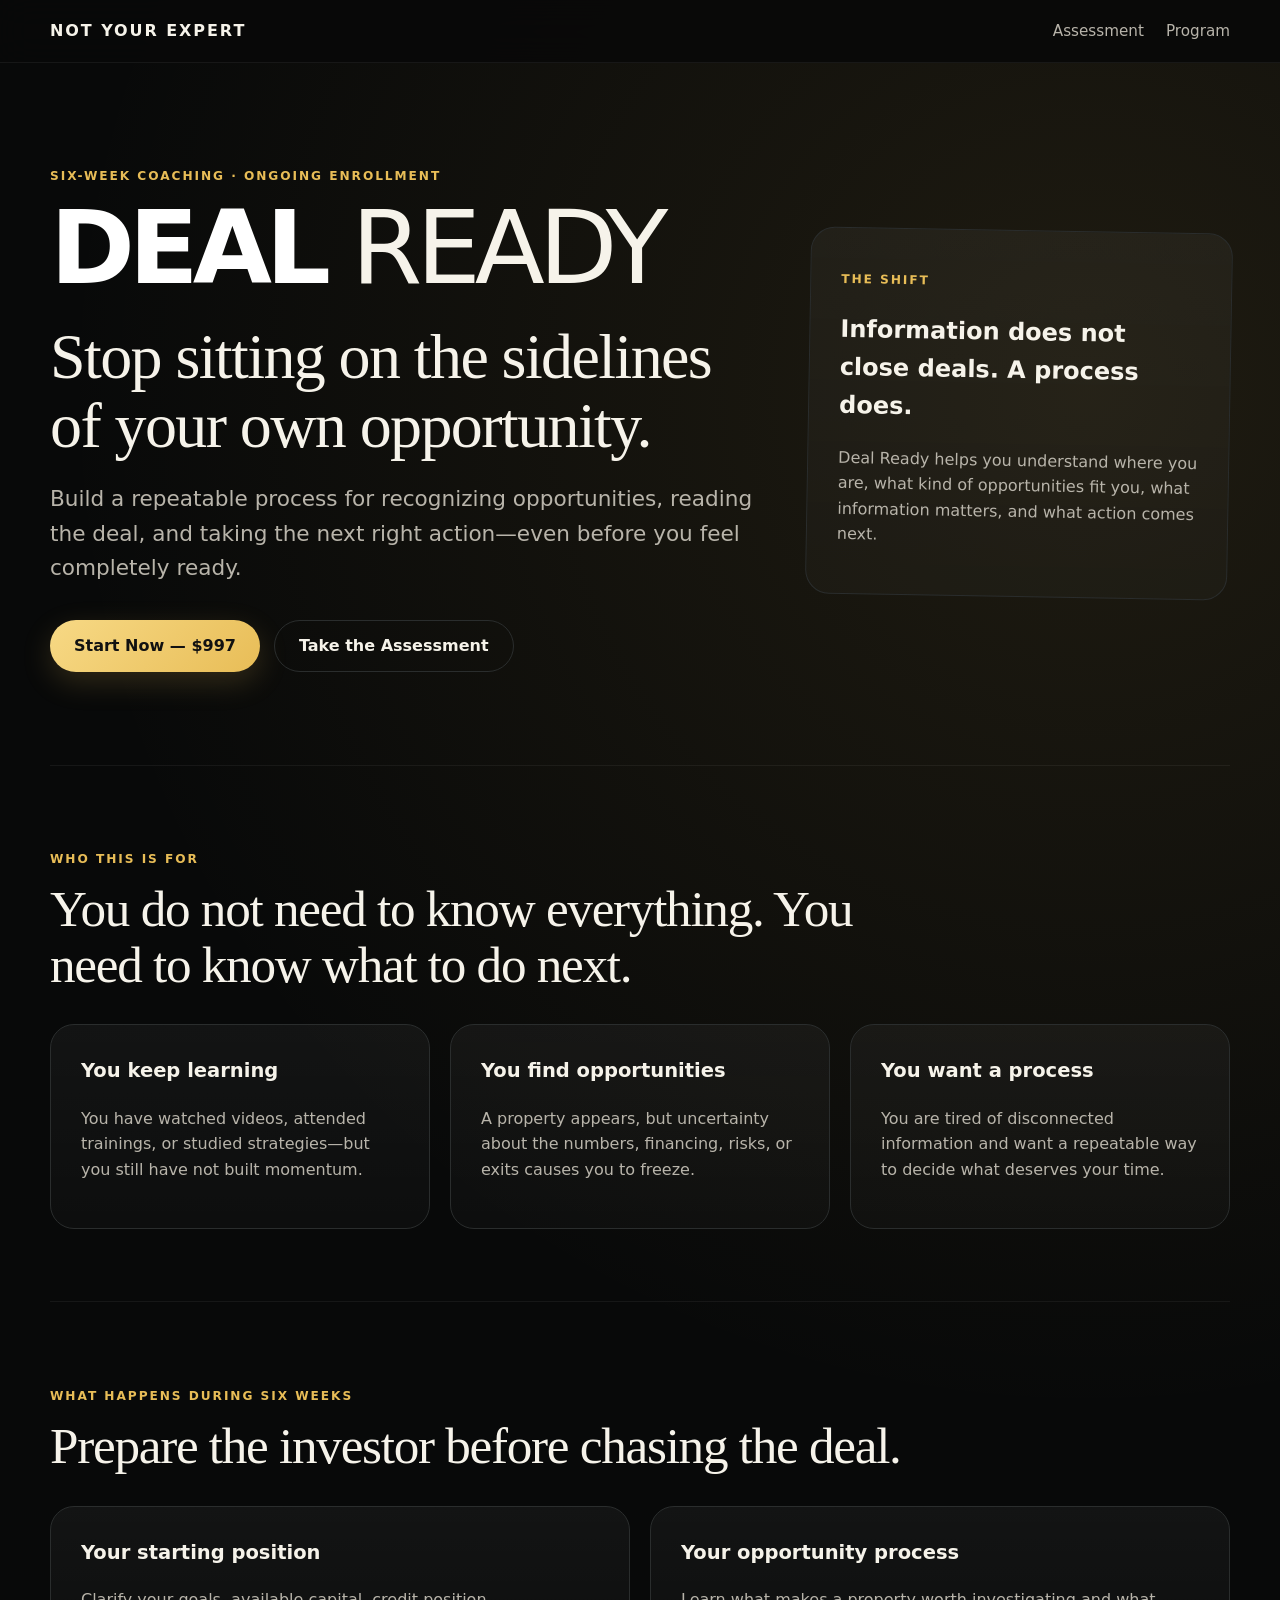
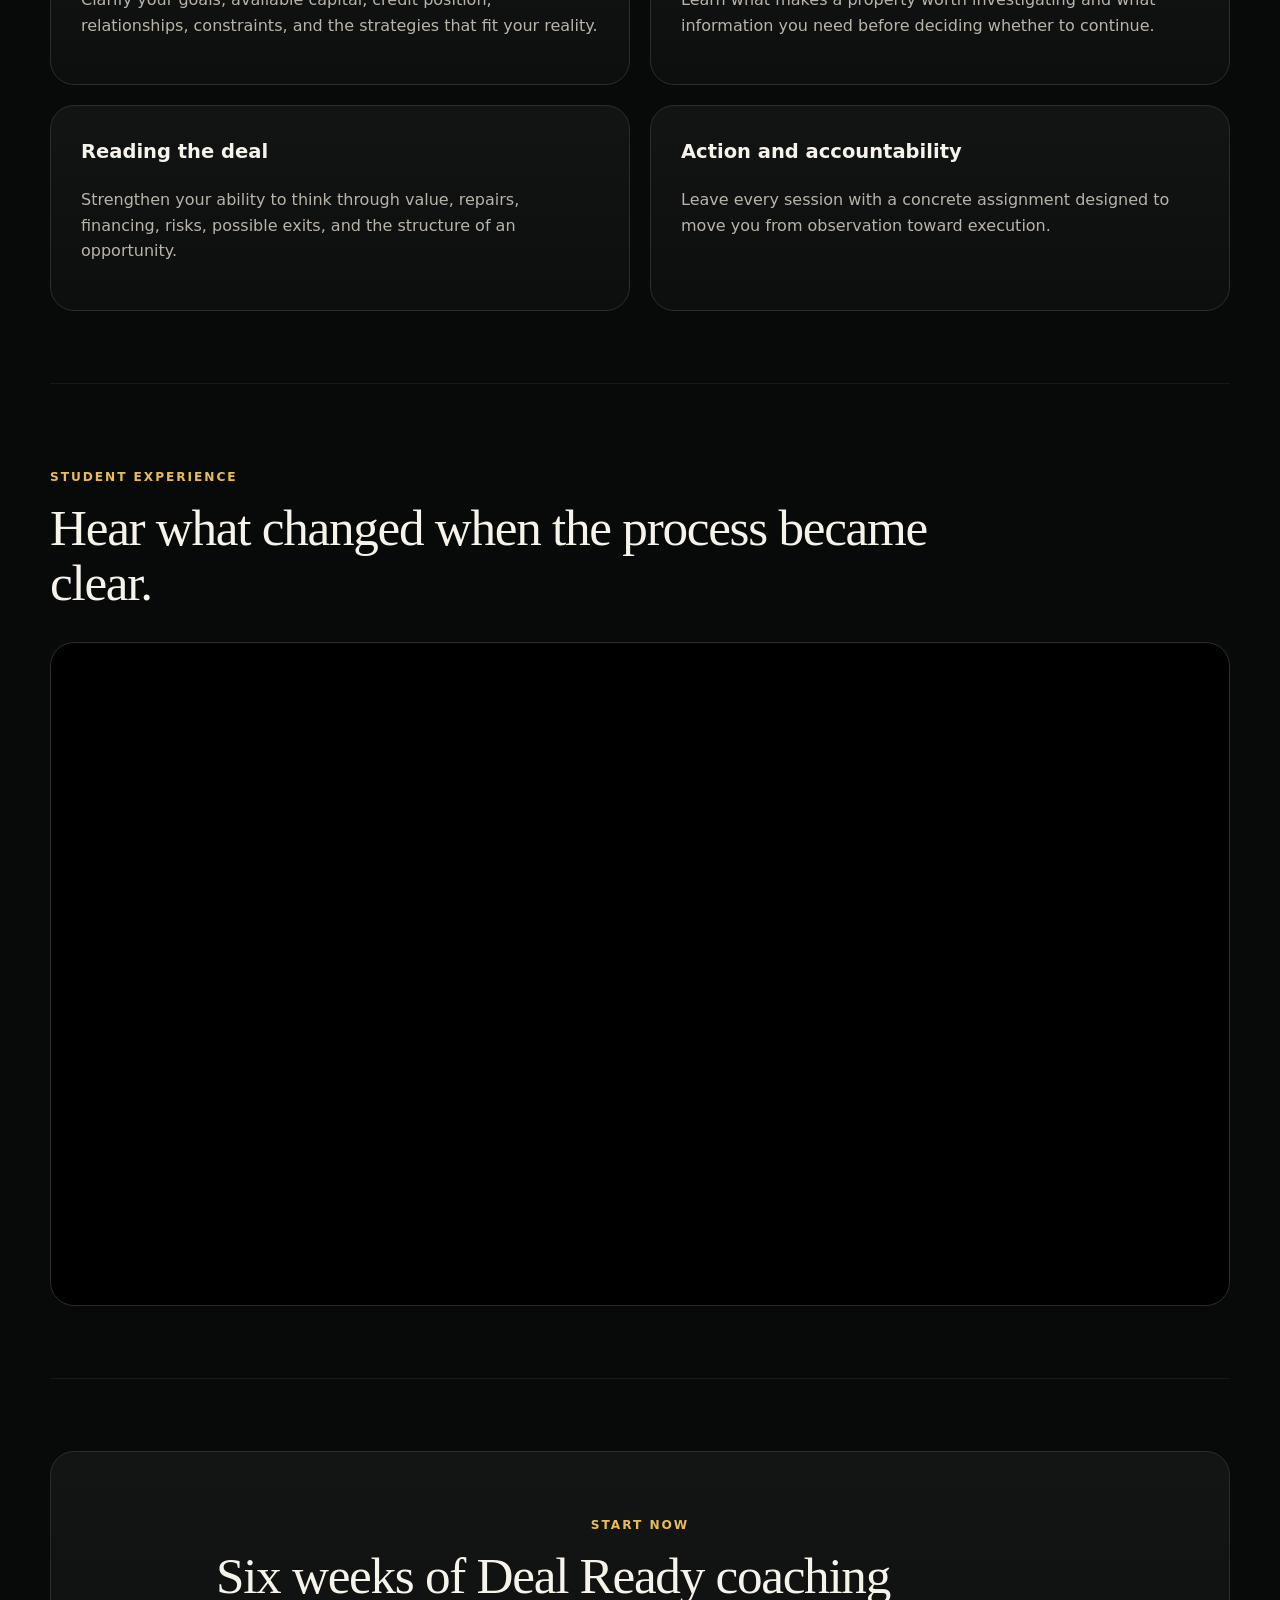
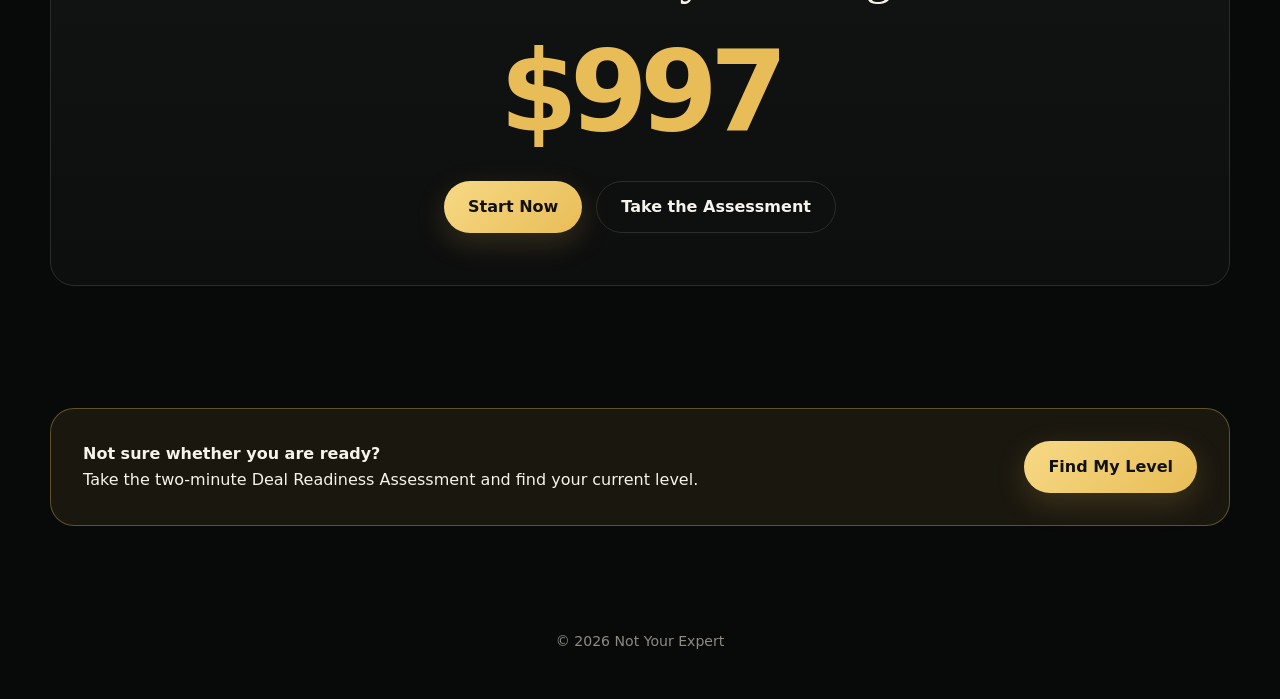
==== commit 6ba46fc5: "Add assessment links to Deal Ready main page" ====
--- a/dealready/index.html
+++ b/dealready/index.html
@@ -1 +1 @@
-<!doctype html><html lang="en"><head><meta charset="utf-8"><meta name="viewport" content="width=device-width,initial-scale=1"><title>Deal Ready Preview</title><style>:root{--bg:#080909;--panel:#111313;--panel2:#171919;--text:#f6f3ea;--muted:#b8b4aa;--gold:#e8bd57;--gold2:#f7d985;--line:#2a2d2d;--max:1180px}*{box-sizing:border-box}html{scroll-behavior:smooth}body{margin:0;background:radial-gradient(circle at 85% 10%,rgba(232,189,87,.10),transparent 28%),var(--bg);color:var(--text);font-family:Inter,ui-sans-serif,system-ui,-apple-system,BlinkMacSystemFont,"Segoe UI",sans-serif;line-height:1.6}a{color:inherit;text-decoration:none}.site-header{position:sticky;top:0;z-index:20;display:flex;justify-content:space-between;align-items:center;padding:18px max(24px,calc((100vw - var(--max))/2));background:rgba(8,9,9,.88);backdrop-filter:blur(16px);border-bottom:1px solid rgba(255,255,255,.06)}.brand{font-weight:800;letter-spacing:.12em}.site-header nav{display:flex;gap:22px;font-size:.95rem;color:var(--muted)}.hero,.section,.cta-band{width:min(var(--max),calc(100% - 40px));margin:auto}.hero{min-height:78vh;display:grid;grid-template-columns:1.25fr .75fr;gap:54px;align-items:center;padding:84px 0}.hero-copy{max-width:760px}.eyebrow{text-transform:uppercase;letter-spacing:.16em;font-size:.76rem;font-weight:800;color:var(--gold)}.wordmark{font-size:clamp(3.5rem,8vw,7rem);line-height:.9;font-weight:300;letter-spacing:-.06em;margin:15px 0 28px}.wordmark strong{font-weight:900;color:#fff}.hero h1,.section h2,.price-card h2{font-family:Georgia,"Times New Roman",serif;font-weight:500;line-height:1.08;letter-spacing:-.025em}.hero h1{font-size:clamp(2.4rem,5vw,4.6rem);margin:0 0 22px}.lead{font-size:clamp(1.05rem,2vw,1.35rem);color:var(--muted);max-width:720px}.actions{display:flex;flex-wrap:wrap;gap:14px;margin-top:34px}.button{display:inline-flex;justify-content:center;align-items:center;min-height:52px;padding:0 24px;border-radius:999px;background:linear-gradient(135deg,var(--gold2),var(--gold));color:#111;font-weight:850;box-shadow:0 10px 30px rgba(232,189,87,.18);transition:.2s ease;border:0;cursor:pointer}.button:hover{transform:translateY(-2px)}.button.secondary{background:transparent;color:var(--text);border:1px solid var(--line);box-shadow:none}.hero-card,.card,.price-card{background:linear-gradient(180deg,rgba(255,255,255,.045),rgba(255,255,255,.018));border:1px solid var(--line);border-radius:24px;padding:30px}.hero-card{transform:rotate(1deg)}.section{padding:72px 0;border-top:1px solid rgba(255,255,255,.055)}.section h2{font-size:clamp(2.1rem,4vw,3.8rem);max-width:900px;margin:8px 0 32px}.section-intro{max-width:820px;font-size:1.2rem;color:var(--muted)}.grid-2,.grid-3{display:grid;gap:20px}.grid-2{grid-template-columns:repeat(2,minmax(0,1fr))}.grid-3{grid-template-columns:repeat(3,minmax(0,1fr))}.card h3{margin-top:0;font-size:1.22rem}.card p,.muted{color:var(--muted)}.checklist{list-style:none;padding:0;margin:0;display:grid;gap:14px}.checklist li:before{content:"✓";color:var(--gold);font-weight:900;margin-right:12px}.video-shell{aspect-ratio:16/9;border:1px solid var(--line);border-radius:24px;overflow:hidden;background:#000}.video-shell iframe{width:100%;height:100%;border:0}.price-card{text-align:center;padding:52px}.price{font-size:clamp(4rem,9vw,7rem);font-weight:900;letter-spacing:-.07em;color:var(--gold);line-height:1;margin:24px 0}.cta-band{margin-top:50px;margin-bottom:70px;padding:32px;border:1px solid rgba(232,189,87,.35);background:rgba(232,189,87,.08);border-radius:24px;display:flex;justify-content:space-between;align-items:center;gap:24px}footer{padding:34px 20px 46px;text-align:center;color:#8e8b84;font-size:.88rem}@media(max-width:850px){.hero{grid-template-columns:1fr;min-height:auto;padding:58px 0}.grid-2,.grid-3{grid-template-columns:1fr}.site-header nav{display:none}.cta-band{flex-direction:column;align-items:flex-start}.wordmark{font-size:clamp(3.1rem,18vw,5.5rem)}.section{padding:54px 0}.hero-card{transform:none}.price-card{padding:34px 20px}}</style></head><body><header class="site-header"><a class="brand" href="#">NOT YOUR EXPERT</a><nav><a href="#program">Program</a></nav></header><main><section class="hero"><div class="hero-copy"><p class="eyebrow">Six-week coaching · Ongoing enrollment</p><div class="wordmark"><strong>DEAL</strong> READY</div><h1>Stop sitting on the sidelines of your own opportunity.</h1><p class="lead">Build a repeatable process for recognizing opportunities, reading the deal, and taking the next right action—even before you feel completely ready.</p><div class="actions"><a class="button" href="https://buy.stripe.com/fZu7sLgvD3mzgI7e4b6kg01">Start Now — $997</a></div></div><div class="hero-card"><p class="eyebrow">The shift</p><h2>Information does not close deals. A process does.</h2><p class="muted">Deal Ready helps you understand where you are, what kind of opportunities fit you, what information matters, and what action comes next.</p></div></section><section class="section"><p class="eyebrow">Who this is for</p><h2>You do not need to know everything. You need to know what to do next.</h2><div class="grid-3"><article class="card"><h3>You keep learning</h3><p>You have watched videos, attended trainings, or studied strategies—but you still have not built momentum.</p></article><article class="card"><h3>You find opportunities</h3><p>A property appears, but uncertainty about the numbers, financing, risks, or exits causes you to freeze.</p></article><article class="card"><h3>You want a process</h3><p>You are tired of disconnected information and want a repeatable way to decide what deserves your time.</p></article></div></section><section class="section" id="program"><p class="eyebrow">What happens during six weeks</p><h2>Prepare the investor before chasing the deal.</h2><div class="grid-2"><div class="card"><h3>Your starting position</h3><p>Clarify your goals, available capital, credit position, relationships, constraints, and the strategies that fit your reality.</p></div><div class="card"><h3>Your opportunity process</h3><p>Learn what makes a property worth investigating and what information you need before deciding whether to continue.</p></div><div class="card"><h3>Reading the deal</h3><p>Strengthen your ability to think through value, repairs, financing, risks, possible exits, and the structure of an opportunity.</p></div><div class="card"><h3>Action and accountability</h3><p>Leave every session with a concrete assignment designed to move you from observation toward execution.</p></div></div></section><section class="section"><p class="eyebrow">Student experience</p><h2>Hear what changed when the process became clear.</h2><div class="video-shell"><iframe src="https://drive.google.com/file/d/1JSGmPVJ9gDQK_OBrcCaFklyM4ANu9c1b/preview" title="Deal Ready student testimonial" allow="autoplay; fullscreen" allowfullscreen></iframe></div></section><section class="section"><div class="price-card"><p class="eyebrow">Start now</p><h2>Six weeks of Deal Ready coaching</h2><div class="price">$997</div><a class="button" href="https://buy.stripe.com/fZu7sLgvD3mzgI7e4b6kg01">Start Now</a></div></section></main><footer>© 2026 Not Your Expert</footer></body></html>+<!doctype html><html lang="en"><head><meta charset="utf-8"><meta name="viewport" content="width=device-width,initial-scale=1"><title>Deal Ready | Six-Week Real Estate Coaching</title><style>:root{--bg:#080909;--panel:#111313;--panel2:#171919;--text:#f6f3ea;--muted:#b8b4aa;--gold:#e8bd57;--gold2:#f7d985;--line:#2a2d2d;--max:1180px}*{box-sizing:border-box}html{scroll-behavior:smooth}body{margin:0;background:radial-gradient(circle at 85% 10%,rgba(232,189,87,.10),transparent 28%),var(--bg);color:var(--text);font-family:Inter,ui-sans-serif,system-ui,-apple-system,BlinkMacSystemFont,"Segoe UI",sans-serif;line-height:1.6}a{color:inherit;text-decoration:none}.site-header{position:sticky;top:0;z-index:20;display:flex;justify-content:space-between;align-items:center;padding:18px max(24px,calc((100vw - var(--max))/2));background:rgba(8,9,9,.88);backdrop-filter:blur(16px);border-bottom:1px solid rgba(255,255,255,.06)}.brand{font-weight:800;letter-spacing:.12em}.site-header nav{display:flex;gap:22px;font-size:.95rem;color:var(--muted)}.hero,.section,.cta-band{width:min(var(--max),calc(100% - 40px));margin:auto}.hero{min-height:78vh;display:grid;grid-template-columns:1.25fr .75fr;gap:54px;align-items:center;padding:84px 0}.hero-copy{max-width:760px}.eyebrow{text-transform:uppercase;letter-spacing:.16em;font-size:.76rem;font-weight:800;color:var(--gold)}.wordmark{font-size:clamp(3.5rem,8vw,7rem);line-height:.9;font-weight:300;letter-spacing:-.06em;margin:15px 0 28px}.wordmark strong{font-weight:900;color:#fff}.hero h1,.section h2,.price-card h2{font-family:Georgia,"Times New Roman",serif;font-weight:500;line-height:1.08;letter-spacing:-.025em}.hero h1{font-size:clamp(2.4rem,5vw,4.6rem);margin:0 0 22px}.lead{font-size:clamp(1.05rem,2vw,1.35rem);color:var(--muted);max-width:720px}.actions{display:flex;flex-wrap:wrap;gap:14px;margin-top:34px}.button{display:inline-flex;justify-content:center;align-items:center;min-height:52px;padding:0 24px;border-radius:999px;background:linear-gradient(135deg,var(--gold2),var(--gold));color:#111;font-weight:850;box-shadow:0 10px 30px rgba(232,189,87,.18);transition:.2s ease;border:0;cursor:pointer}.button:hover{transform:translateY(-2px)}.button.secondary{background:transparent;color:var(--text);border:1px solid var(--line);box-shadow:none}.hero-card,.card,.price-card{background:linear-gradient(180deg,rgba(255,255,255,.045),rgba(255,255,255,.018));border:1px solid var(--line);border-radius:24px;padding:30px}.hero-card{transform:rotate(1deg)}.section{padding:72px 0;border-top:1px solid rgba(255,255,255,.055)}.section h2{font-size:clamp(2.1rem,4vw,3.8rem);max-width:900px;margin:8px 0 32px}.section-intro{max-width:820px;font-size:1.2rem;color:var(--muted)}.grid-2,.grid-3{display:grid;gap:20px}.grid-2{grid-template-columns:repeat(2,minmax(0,1fr))}.grid-3{grid-template-columns:repeat(3,minmax(0,1fr))}.card h3{margin-top:0;font-size:1.22rem}.card p,.muted{color:var(--muted)}.checklist{list-style:none;padding:0;margin:0;display:grid;gap:14px}.checklist li:before{content:"✓";color:var(--gold);font-weight:900;margin-right:12px}.video-shell{aspect-ratio:16/9;border:1px solid var(--line);border-radius:24px;overflow:hidden;background:#000}.video-shell iframe{width:100%;height:100%;border:0}.price-card{text-align:center;padding:52px}.price{font-size:clamp(4rem,9vw,7rem);font-weight:900;letter-spacing:-.07em;color:var(--gold);line-height:1;margin:24px 0}.cta-band{margin-top:50px;margin-bottom:70px;padding:32px;border:1px solid rgba(232,189,87,.35);background:rgba(232,189,87,.08);border-radius:24px;display:flex;justify-content:space-between;align-items:center;gap:24px}footer{padding:34px 20px 46px;text-align:center;color:#8e8b84;font-size:.88rem}@media(max-width:850px){.hero{grid-template-columns:1fr;min-height:auto;padding:58px 0}.grid-2,.grid-3{grid-template-columns:1fr}.site-header nav{display:none}.cta-band{flex-direction:column;align-items:flex-start}.wordmark{font-size:clamp(3.1rem,18vw,5.5rem)}.section{padding:54px 0}.hero-card{transform:none}.price-card{padding:34px 20px}}</style></head><body><header class="site-header"><a class="brand" href="#">NOT YOUR EXPERT</a><nav><a href="assessment/">Assessment</a><a href="#program">Program</a></nav></header><main><section class="hero"><div class="hero-copy"><p class="eyebrow">Six-week coaching · Ongoing enrollment</p><div class="wordmark"><strong>DEAL</strong> READY</div><h1>Stop sitting on the sidelines of your own opportunity.</h1><p class="lead">Build a repeatable process for recognizing opportunities, reading the deal, and taking the next right action—even before you feel completely ready.</p><div class="actions"><a class="button" href="https://buy.stripe.com/fZu7sLgvD3mzgI7e4b6kg01">Start Now — $997</a><a class="button secondary" href="assessment/">Take the Assessment</a></div></div><div class="hero-card"><p class="eyebrow">The shift</p><h2>Information does not close deals. A process does.</h2><p class="muted">Deal Ready helps you understand where you are, what kind of opportunities fit you, what information matters, and what action comes next.</p></div></section><section class="section"><p class="eyebrow">Who this is for</p><h2>You do not need to know everything. You need to know what to do next.</h2><div class="grid-3"><article class="card"><h3>You keep learning</h3><p>You have watched videos, attended trainings, or studied strategies—but you still have not built momentum.</p></article><article class="card"><h3>You find opportunities</h3><p>A property appears, but uncertainty about the numbers, financing, risks, or exits causes you to freeze.</p></article><article class="card"><h3>You want a process</h3><p>You are tired of disconnected information and want a repeatable way to decide what deserves your time.</p></article></div></section><section class="section" id="program"><p class="eyebrow">What happens during six weeks</p><h2>Prepare the investor before chasing the deal.</h2><div class="grid-2"><div class="card"><h3>Your starting position</h3><p>Clarify your goals, available capital, credit position, relationships, constraints, and the strategies that fit your reality.</p></div><div class="card"><h3>Your opportunity process</h3><p>Learn what makes a property worth investigating and what information you need before deciding whether to continue.</p></div><div class="card"><h3>Reading the deal</h3><p>Strengthen your ability to think through value, repairs, financing, risks, possible exits, and the structure of an opportunity.</p></div><div class="card"><h3>Action and accountability</h3><p>Leave every session with a concrete assignment designed to move you from observation toward execution.</p></div></div></section><section class="section"><p class="eyebrow">Student experience</p><h2>Hear what changed when the process became clear.</h2><div class="video-shell"><iframe src="https://drive.google.com/file/d/1JSGmPVJ9gDQK_OBrcCaFklyM4ANu9c1b/preview" title="Deal Ready student testimonial" allow="autoplay; fullscreen" allowfullscreen></iframe></div></section><section class="section"><div class="price-card"><p class="eyebrow">Start now</p><h2>Six weeks of Deal Ready coaching</h2><div class="price">$997</div><div class="actions" style="justify-content:center"><a class="button" href="https://buy.stripe.com/fZu7sLgvD3mzgI7e4b6kg01">Start Now</a><a class="button secondary" href="assessment/">Take the Assessment</a></div></div></section><section class="cta-band"><div><strong>Not sure whether you are ready?</strong><br>Take the two-minute Deal Readiness Assessment and find your current level.</div><a class="button" href="assessment/">Find My Level</a></section></main><footer>© 2026 Not Your Expert</footer></body></html>
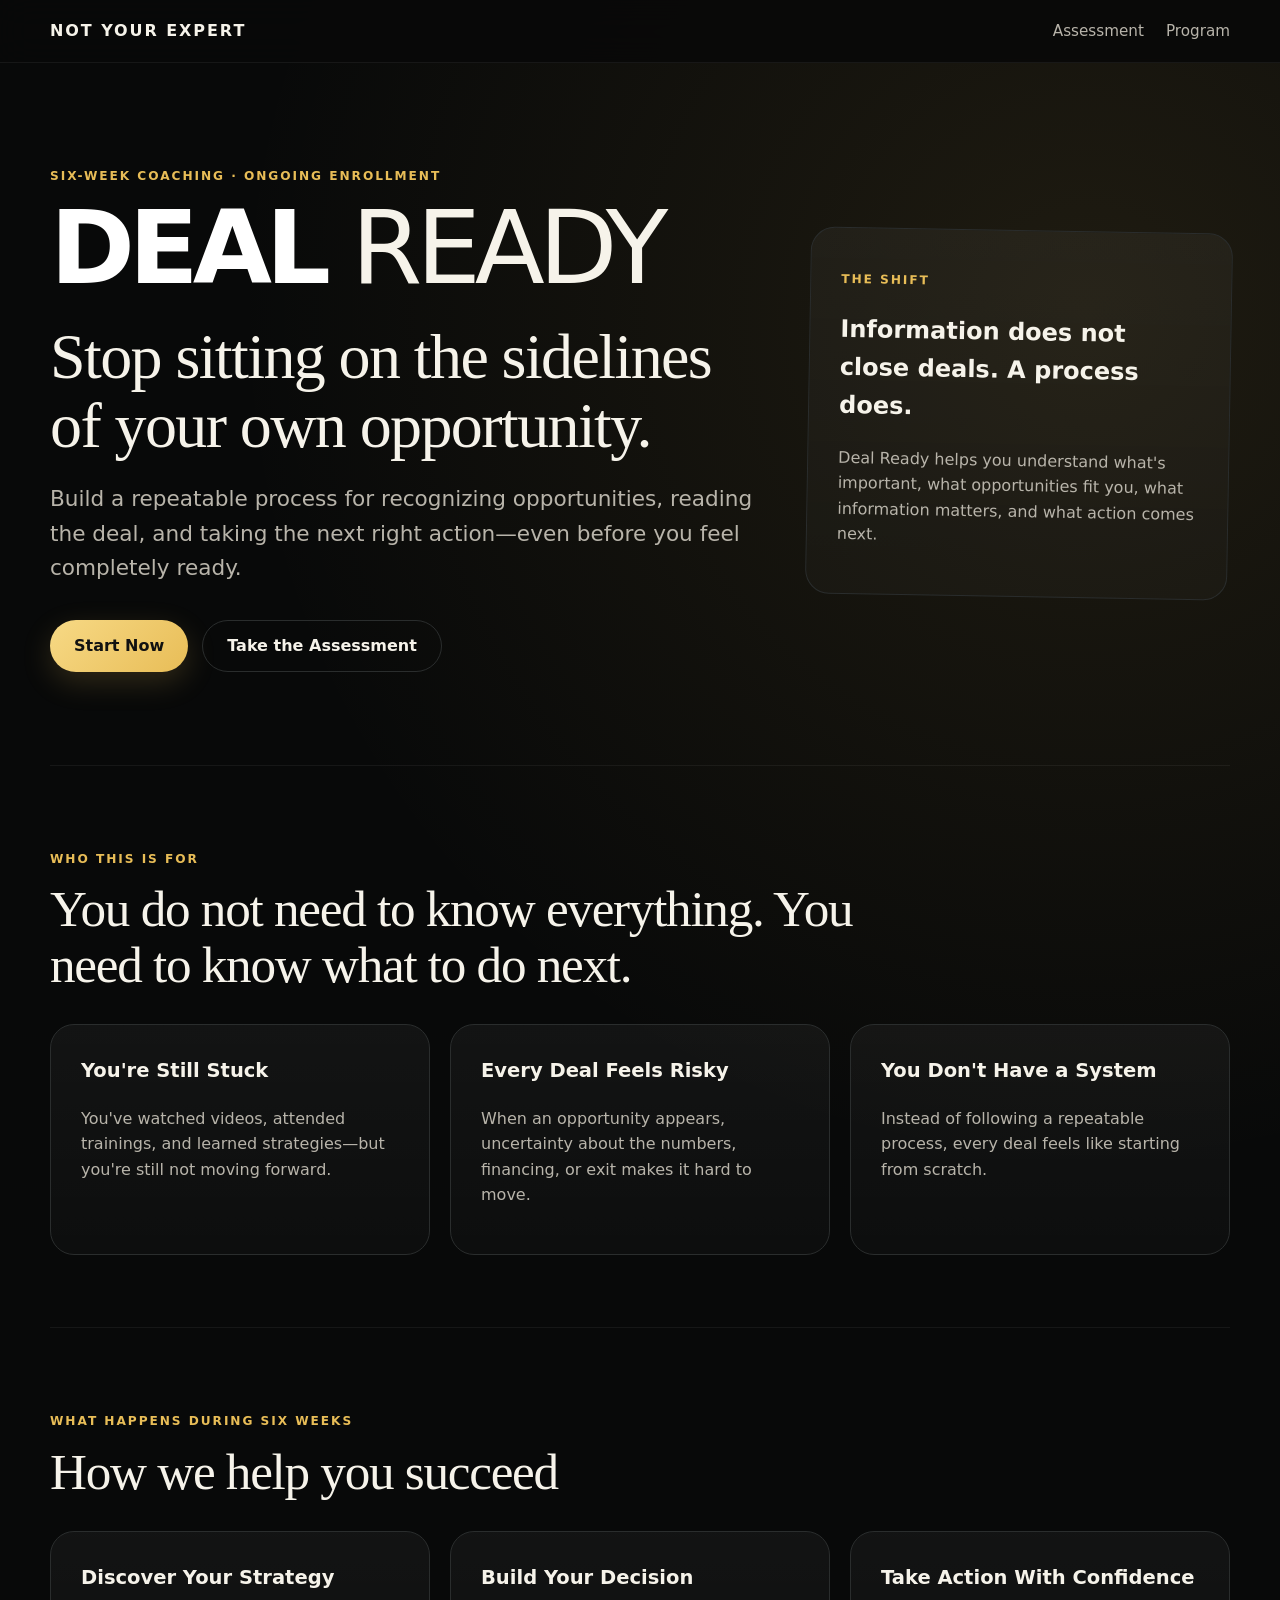
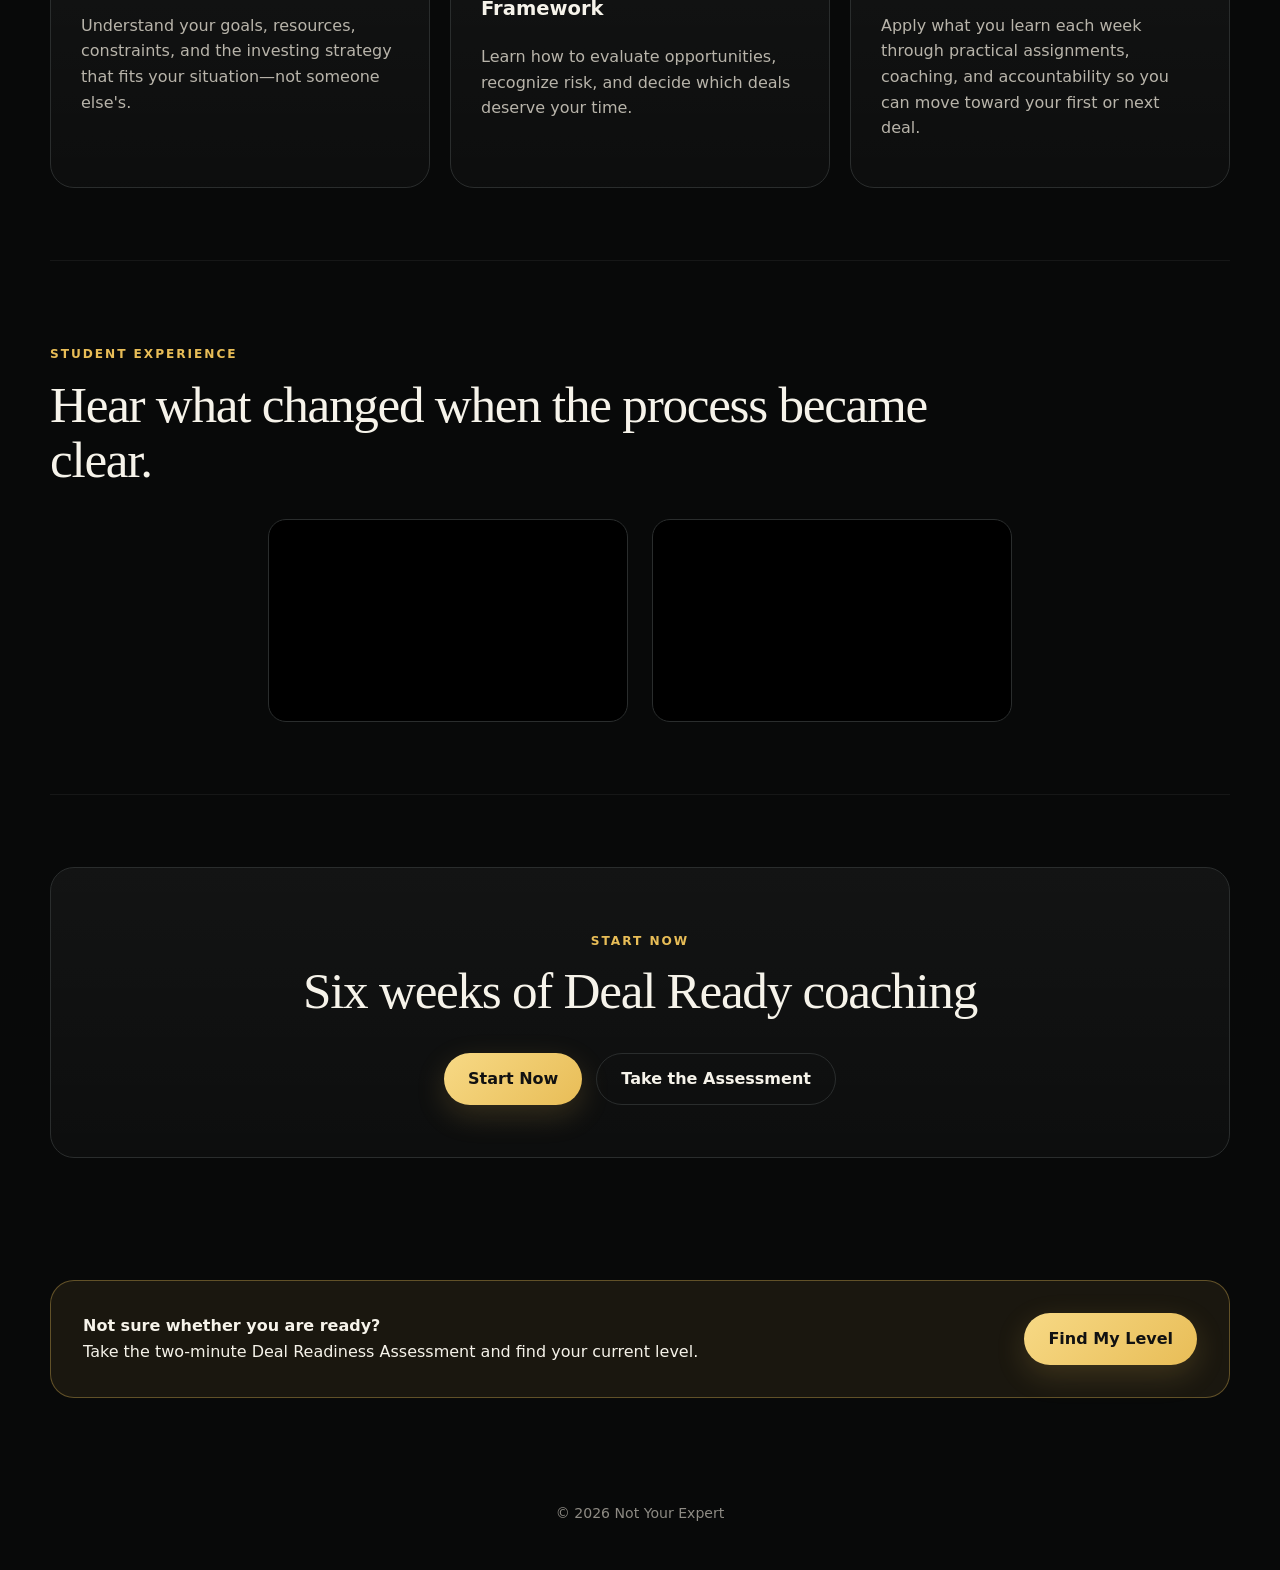
==== commit 159771f7: "Refine Deal Ready messaging and add second testimonial" ====
--- a/dealready/index.html
+++ b/dealready/index.html
@@ -1 +1 @@
-<!doctype html><html lang="en"><head><meta charset="utf-8"><meta name="viewport" content="width=device-width,initial-scale=1"><title>Deal Ready | Six-Week Real Estate Coaching</title><style>:root{--bg:#080909;--panel:#111313;--panel2:#171919;--text:#f6f3ea;--muted:#b8b4aa;--gold:#e8bd57;--gold2:#f7d985;--line:#2a2d2d;--max:1180px}*{box-sizing:border-box}html{scroll-behavior:smooth}body{margin:0;background:radial-gradient(circle at 85% 10%,rgba(232,189,87,.10),transparent 28%),var(--bg);color:var(--text);font-family:Inter,ui-sans-serif,system-ui,-apple-system,BlinkMacSystemFont,"Segoe UI",sans-serif;line-height:1.6}a{color:inherit;text-decoration:none}.site-header{position:sticky;top:0;z-index:20;display:flex;justify-content:space-between;align-items:center;padding:18px max(24px,calc((100vw - var(--max))/2));background:rgba(8,9,9,.88);backdrop-filter:blur(16px);border-bottom:1px solid rgba(255,255,255,.06)}.brand{font-weight:800;letter-spacing:.12em}.site-header nav{display:flex;gap:22px;font-size:.95rem;color:var(--muted)}.hero,.section,.cta-band{width:min(var(--max),calc(100% - 40px));margin:auto}.hero{min-height:78vh;display:grid;grid-template-columns:1.25fr .75fr;gap:54px;align-items:center;padding:84px 0}.hero-copy{max-width:760px}.eyebrow{text-transform:uppercase;letter-spacing:.16em;font-size:.76rem;font-weight:800;color:var(--gold)}.wordmark{font-size:clamp(3.5rem,8vw,7rem);line-height:.9;font-weight:300;letter-spacing:-.06em;margin:15px 0 28px}.wordmark strong{font-weight:900;color:#fff}.hero h1,.section h2,.price-card h2{font-family:Georgia,"Times New Roman",serif;font-weight:500;line-height:1.08;letter-spacing:-.025em}.hero h1{font-size:clamp(2.4rem,5vw,4.6rem);margin:0 0 22px}.lead{font-size:clamp(1.05rem,2vw,1.35rem);color:var(--muted);max-width:720px}.actions{display:flex;flex-wrap:wrap;gap:14px;margin-top:34px}.button{display:inline-flex;justify-content:center;align-items:center;min-height:52px;padding:0 24px;border-radius:999px;background:linear-gradient(135deg,var(--gold2),var(--gold));color:#111;font-weight:850;box-shadow:0 10px 30px rgba(232,189,87,.18);transition:.2s ease;border:0;cursor:pointer}.button:hover{transform:translateY(-2px)}.button.secondary{background:transparent;color:var(--text);border:1px solid var(--line);box-shadow:none}.hero-card,.card,.price-card{background:linear-gradient(180deg,rgba(255,255,255,.045),rgba(255,255,255,.018));border:1px solid var(--line);border-radius:24px;padding:30px}.hero-card{transform:rotate(1deg)}.section{padding:72px 0;border-top:1px solid rgba(255,255,255,.055)}.section h2{font-size:clamp(2.1rem,4vw,3.8rem);max-width:900px;margin:8px 0 32px}.section-intro{max-width:820px;font-size:1.2rem;color:var(--muted)}.grid-2,.grid-3{display:grid;gap:20px}.grid-2{grid-template-columns:repeat(2,minmax(0,1fr))}.grid-3{grid-template-columns:repeat(3,minmax(0,1fr))}.card h3{margin-top:0;font-size:1.22rem}.card p,.muted{color:var(--muted)}.checklist{list-style:none;padding:0;margin:0;display:grid;gap:14px}.checklist li:before{content:"✓";color:var(--gold);font-weight:900;margin-right:12px}.video-shell{aspect-ratio:16/9;border:1px solid var(--line);border-radius:24px;overflow:hidden;background:#000}.video-shell iframe{width:100%;height:100%;border:0}.price-card{text-align:center;padding:52px}.price{font-size:clamp(4rem,9vw,7rem);font-weight:900;letter-spacing:-.07em;color:var(--gold);line-height:1;margin:24px 0}.cta-band{margin-top:50px;margin-bottom:70px;padding:32px;border:1px solid rgba(232,189,87,.35);background:rgba(232,189,87,.08);border-radius:24px;display:flex;justify-content:space-between;align-items:center;gap:24px}footer{padding:34px 20px 46px;text-align:center;color:#8e8b84;font-size:.88rem}@media(max-width:850px){.hero{grid-template-columns:1fr;min-height:auto;padding:58px 0}.grid-2,.grid-3{grid-template-columns:1fr}.site-header nav{display:none}.cta-band{flex-direction:column;align-items:flex-start}.wordmark{font-size:clamp(3.1rem,18vw,5.5rem)}.section{padding:54px 0}.hero-card{transform:none}.price-card{padding:34px 20px}}</style></head><body><header class="site-header"><a class="brand" href="#">NOT YOUR EXPERT</a><nav><a href="assessment/">Assessment</a><a href="#program">Program</a></nav></header><main><section class="hero"><div class="hero-copy"><p class="eyebrow">Six-week coaching · Ongoing enrollment</p><div class="wordmark"><strong>DEAL</strong> READY</div><h1>Stop sitting on the sidelines of your own opportunity.</h1><p class="lead">Build a repeatable process for recognizing opportunities, reading the deal, and taking the next right action—even before you feel completely ready.</p><div class="actions"><a class="button" href="https://buy.stripe.com/fZu7sLgvD3mzgI7e4b6kg01">Start Now — $997</a><a class="button secondary" href="assessment/">Take the Assessment</a></div></div><div class="hero-card"><p class="eyebrow">The shift</p><h2>Information does not close deals. A process does.</h2><p class="muted">Deal Ready helps you understand where you are, what kind of opportunities fit you, what information matters, and what action comes next.</p></div></section><section class="section"><p class="eyebrow">Who this is for</p><h2>You do not need to know everything. You need to know what to do next.</h2><div class="grid-3"><article class="card"><h3>You keep learning</h3><p>You have watched videos, attended trainings, or studied strategies—but you still have not built momentum.</p></article><article class="card"><h3>You find opportunities</h3><p>A property appears, but uncertainty about the numbers, financing, risks, or exits causes you to freeze.</p></article><article class="card"><h3>You want a process</h3><p>You are tired of disconnected information and want a repeatable way to decide what deserves your time.</p></article></div></section><section class="section" id="program"><p class="eyebrow">What happens during six weeks</p><h2>Prepare the investor before chasing the deal.</h2><div class="grid-2"><div class="card"><h3>Your starting position</h3><p>Clarify your goals, available capital, credit position, relationships, constraints, and the strategies that fit your reality.</p></div><div class="card"><h3>Your opportunity process</h3><p>Learn what makes a property worth investigating and what information you need before deciding whether to continue.</p></div><div class="card"><h3>Reading the deal</h3><p>Strengthen your ability to think through value, repairs, financing, risks, possible exits, and the structure of an opportunity.</p></div><div class="card"><h3>Action and accountability</h3><p>Leave every session with a concrete assignment designed to move you from observation toward execution.</p></div></div></section><section class="section"><p class="eyebrow">Student experience</p><h2>Hear what changed when the process became clear.</h2><div class="video-shell"><iframe src="https://drive.google.com/file/d/1JSGmPVJ9gDQK_OBrcCaFklyM4ANu9c1b/preview" title="Deal Ready student testimonial" allow="autoplay; fullscreen" allowfullscreen></iframe></div></section><section class="section"><div class="price-card"><p class="eyebrow">Start now</p><h2>Six weeks of Deal Ready coaching</h2><div class="price">$997</div><div class="actions" style="justify-content:center"><a class="button" href="https://buy.stripe.com/fZu7sLgvD3mzgI7e4b6kg01">Start Now</a><a class="button secondary" href="assessment/">Take the Assessment</a></div></div></section><section class="cta-band"><div><strong>Not sure whether you are ready?</strong><br>Take the two-minute Deal Readiness Assessment and find your current level.</div><a class="button" href="assessment/">Find My Level</a></section></main><footer>© 2026 Not Your Expert</footer></body></html>+<!doctype html><html lang="en"><head><meta charset="utf-8"><meta name="viewport" content="width=device-width,initial-scale=1"><title>Deal Ready | Six-Week Real Estate Coaching</title><style>:root{--bg:#080909;--panel:#111313;--panel2:#171919;--text:#f6f3ea;--muted:#b8b4aa;--gold:#e8bd57;--gold2:#f7d985;--line:#2a2d2d;--max:1180px}*{box-sizing:border-box}html{scroll-behavior:smooth}body{margin:0;background:radial-gradient(circle at 85% 10%,rgba(232,189,87,.10),transparent 28%),var(--bg);color:var(--text);font-family:Inter,ui-sans-serif,system-ui,-apple-system,BlinkMacSystemFont,"Segoe UI",sans-serif;line-height:1.6}a{color:inherit;text-decoration:none}.site-header{position:sticky;top:0;z-index:20;display:flex;justify-content:space-between;align-items:center;padding:18px max(24px,calc((100vw - var(--max))/2));background:rgba(8,9,9,.88);backdrop-filter:blur(16px);border-bottom:1px solid rgba(255,255,255,.06)}.brand{font-weight:800;letter-spacing:.12em}.site-header nav{display:flex;gap:22px;font-size:.95rem;color:var(--muted)}.hero,.section,.cta-band{width:min(var(--max),calc(100% - 40px));margin:auto}.hero{min-height:78vh;display:grid;grid-template-columns:1.25fr .75fr;gap:54px;align-items:center;padding:84px 0}.hero-copy{max-width:760px}.eyebrow{text-transform:uppercase;letter-spacing:.16em;font-size:.76rem;font-weight:800;color:var(--gold)}.wordmark{font-size:clamp(3.5rem,8vw,7rem);line-height:.9;font-weight:300;letter-spacing:-.06em;margin:15px 0 28px}.wordmark strong{font-weight:900;color:#fff}.hero h1,.section h2,.price-card h2{font-family:Georgia,"Times New Roman",serif;font-weight:500;line-height:1.08;letter-spacing:-.025em}.hero h1{font-size:clamp(2.4rem,5vw,4.6rem);margin:0 0 22px}.lead{font-size:clamp(1.05rem,2vw,1.35rem);color:var(--muted);max-width:720px}.actions{display:flex;flex-wrap:wrap;gap:14px;margin-top:34px}.button{display:inline-flex;justify-content:center;align-items:center;min-height:52px;padding:0 24px;border-radius:999px;background:linear-gradient(135deg,var(--gold2),var(--gold));color:#111;font-weight:850;box-shadow:0 10px 30px rgba(232,189,87,.18);transition:.2s ease;border:0;cursor:pointer}.button:hover{transform:translateY(-2px)}.button.secondary{background:transparent;color:var(--text);border:1px solid var(--line);box-shadow:none}.hero-card,.card,.price-card{background:linear-gradient(180deg,rgba(255,255,255,.045),rgba(255,255,255,.018));border:1px solid var(--line);border-radius:24px;padding:30px}.hero-card{transform:rotate(1deg)}.section{padding:72px 0;border-top:1px solid rgba(255,255,255,.055)}.section h2{font-size:clamp(2.1rem,4vw,3.8rem);max-width:900px;margin:8px 0 32px}.grid-3{display:grid;gap:20px;grid-template-columns:repeat(3,minmax(0,1fr))}.card h3{margin-top:0;font-size:1.22rem}.card p,.muted{color:var(--muted)}.testimonial-grid{display:grid;grid-template-columns:repeat(2,minmax(0,360px));justify-content:center;gap:24px}.video-shell{aspect-ratio:16/9;border:1px solid var(--line);border-radius:18px;overflow:hidden;background:#000;width:100%;max-width:360px}.video-shell iframe{width:100%;height:100%;border:0}.price-card{text-align:center;padding:52px}.price-card h2{max-width:none;margin-left:auto;margin-right:auto}.cta-band{margin-top:50px;margin-bottom:70px;padding:32px;border:1px solid rgba(232,189,87,.35);background:rgba(232,189,87,.08);border-radius:24px;display:flex;justify-content:space-between;align-items:center;gap:24px}footer{padding:34px 20px 46px;text-align:center;color:#8e8b84;font-size:.88rem}@media(max-width:850px){.hero{grid-template-columns:1fr;min-height:auto;padding:58px 0}.grid-3,.testimonial-grid{grid-template-columns:1fr}.testimonial-grid{justify-items:center}.site-header nav{display:none}.cta-band{flex-direction:column;align-items:flex-start}.wordmark{font-size:clamp(3.1rem,18vw,5.5rem)}.section{padding:54px 0}.hero-card{transform:none}.price-card{padding:34px 20px}}</style></head><body><header class="site-header"><a class="brand" href="#">NOT YOUR EXPERT</a><nav><a href="assessment/">Assessment</a><a href="#program">Program</a></nav></header><main><section class="hero"><div class="hero-copy"><p class="eyebrow">Six-week coaching · Ongoing enrollment</p><div class="wordmark"><strong>DEAL</strong> READY</div><h1>Stop sitting on the sidelines of your own opportunity.</h1><p class="lead">Build a repeatable process for recognizing opportunities, reading the deal, and taking the next right action—even before you feel completely ready.</p><div class="actions"><a class="button" href="https://buy.stripe.com/fZu7sLgvD3mzgI7e4b6kg01">Start Now</a><a class="button secondary" href="assessment/">Take the Assessment</a></div></div><div class="hero-card"><p class="eyebrow">The shift</p><h2>Information does not close deals. A process does.</h2><p class="muted">Deal Ready helps you understand what's important, what opportunities fit you, what information matters, and what action comes next.</p></div></section><section class="section"><p class="eyebrow">Who this is for</p><h2>You do not need to know everything. You need to know what to do next.</h2><div class="grid-3"><article class="card"><h3>You're Still Stuck</h3><p>You've watched videos, attended trainings, and learned strategies—but you're still not moving forward.</p></article><article class="card"><h3>Every Deal Feels Risky</h3><p>When an opportunity appears, uncertainty about the numbers, financing, or exit makes it hard to move.</p></article><article class="card"><h3>You Don't Have a System</h3><p>Instead of following a repeatable process, every deal feels like starting from scratch.</p></article></div></section><section class="section" id="program"><p class="eyebrow">What happens during six weeks</p><h2>How we help you succeed</h2><div class="grid-3"><div class="card"><h3>Discover Your Strategy</h3><p>Understand your goals, resources, constraints, and the investing strategy that fits your situation—not someone else's.</p></div><div class="card"><h3>Build Your Decision Framework</h3><p>Learn how to evaluate opportunities, recognize risk, and decide which deals deserve your time.</p></div><div class="card"><h3>Take Action With Confidence</h3><p>Apply what you learn each week through practical assignments, coaching, and accountability so you can move toward your first or next deal.</p></div></div></section><section class="section"><p class="eyebrow">Student experience</p><h2>Hear what changed when the process became clear.</h2><div class="testimonial-grid"><div class="video-shell"><iframe src="https://drive.google.com/file/d/1JSGmPVJ9gDQK_OBrcCaFklyM4ANu9c1b/preview" title="Deal Ready student testimonial one" allow="autoplay; fullscreen" allowfullscreen></iframe></div><div class="video-shell"><iframe src="https://drive.google.com/file/d/1aFtsf7KDnCDGFDRwFRc9nBEP_33HVpbQ/preview" title="Deal Ready student testimonial two" allow="autoplay; fullscreen" allowfullscreen></iframe></div></div></section><section class="section"><div class="price-card"><p class="eyebrow">Start now</p><h2>Six weeks of Deal Ready coaching</h2><div class="actions" style="justify-content:center"><a class="button" href="https://buy.stripe.com/fZu7sLgvD3mzgI7e4b6kg01">Start Now</a><a class="button secondary" href="assessment/">Take the Assessment</a></div></div></section><section class="cta-band"><div><strong>Not sure whether you are ready?</strong><br>Take the two-minute Deal Readiness Assessment and find your current level.</div><a class="button" href="assessment/">Find My Level</a></section></main><footer>© 2026 Not Your Expert</footer></body></html>
